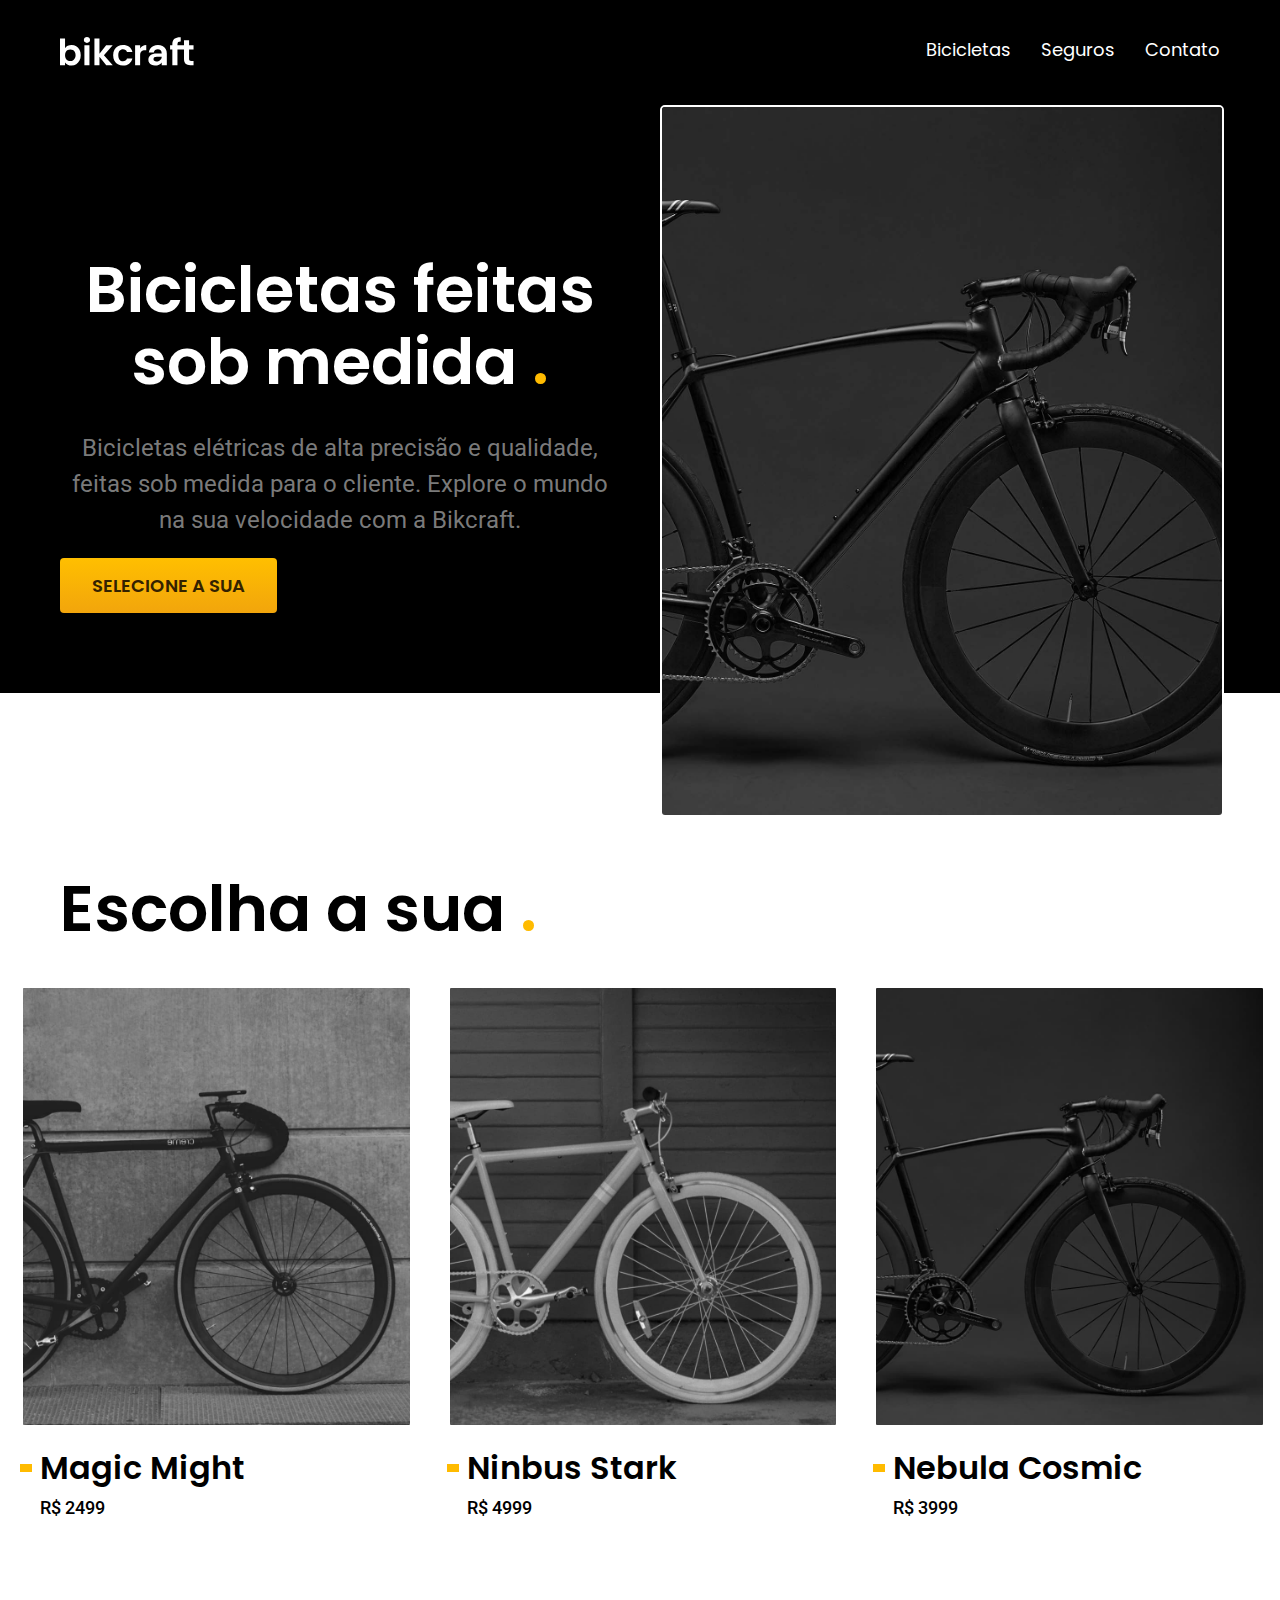
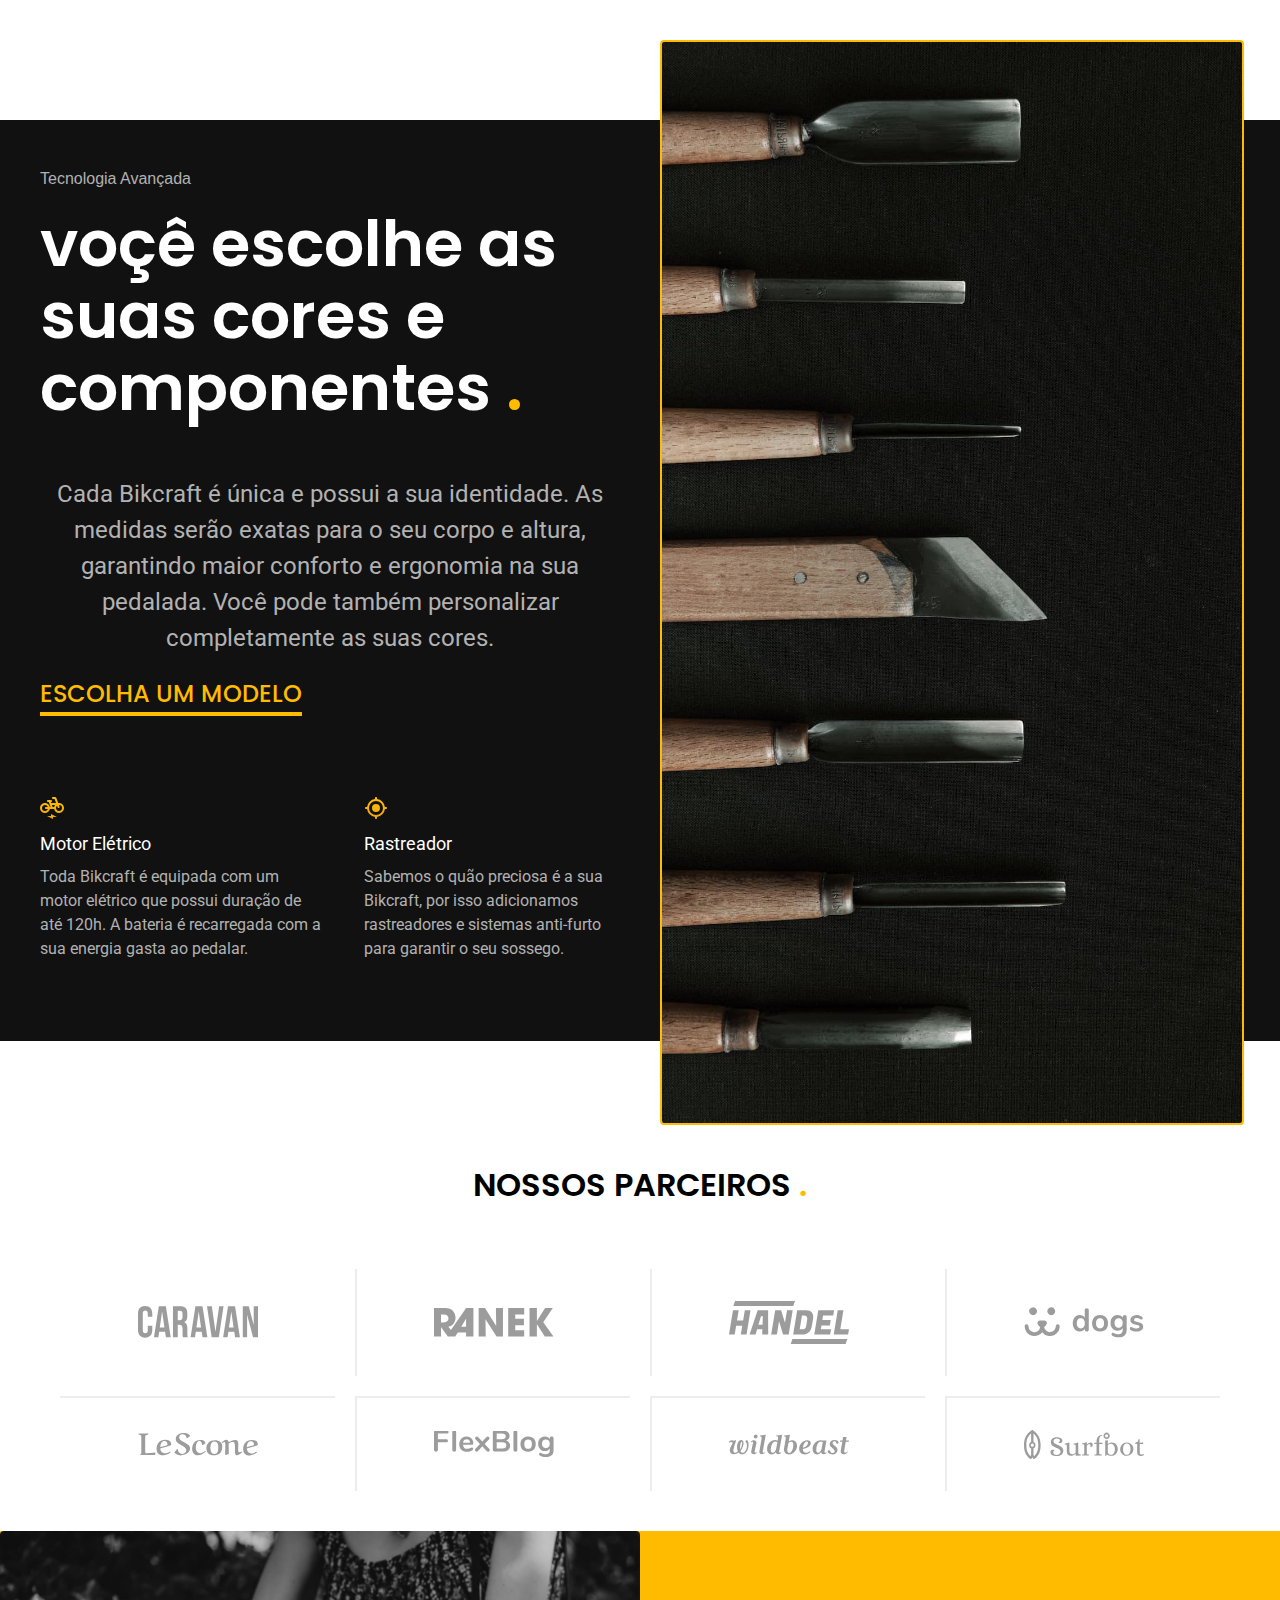
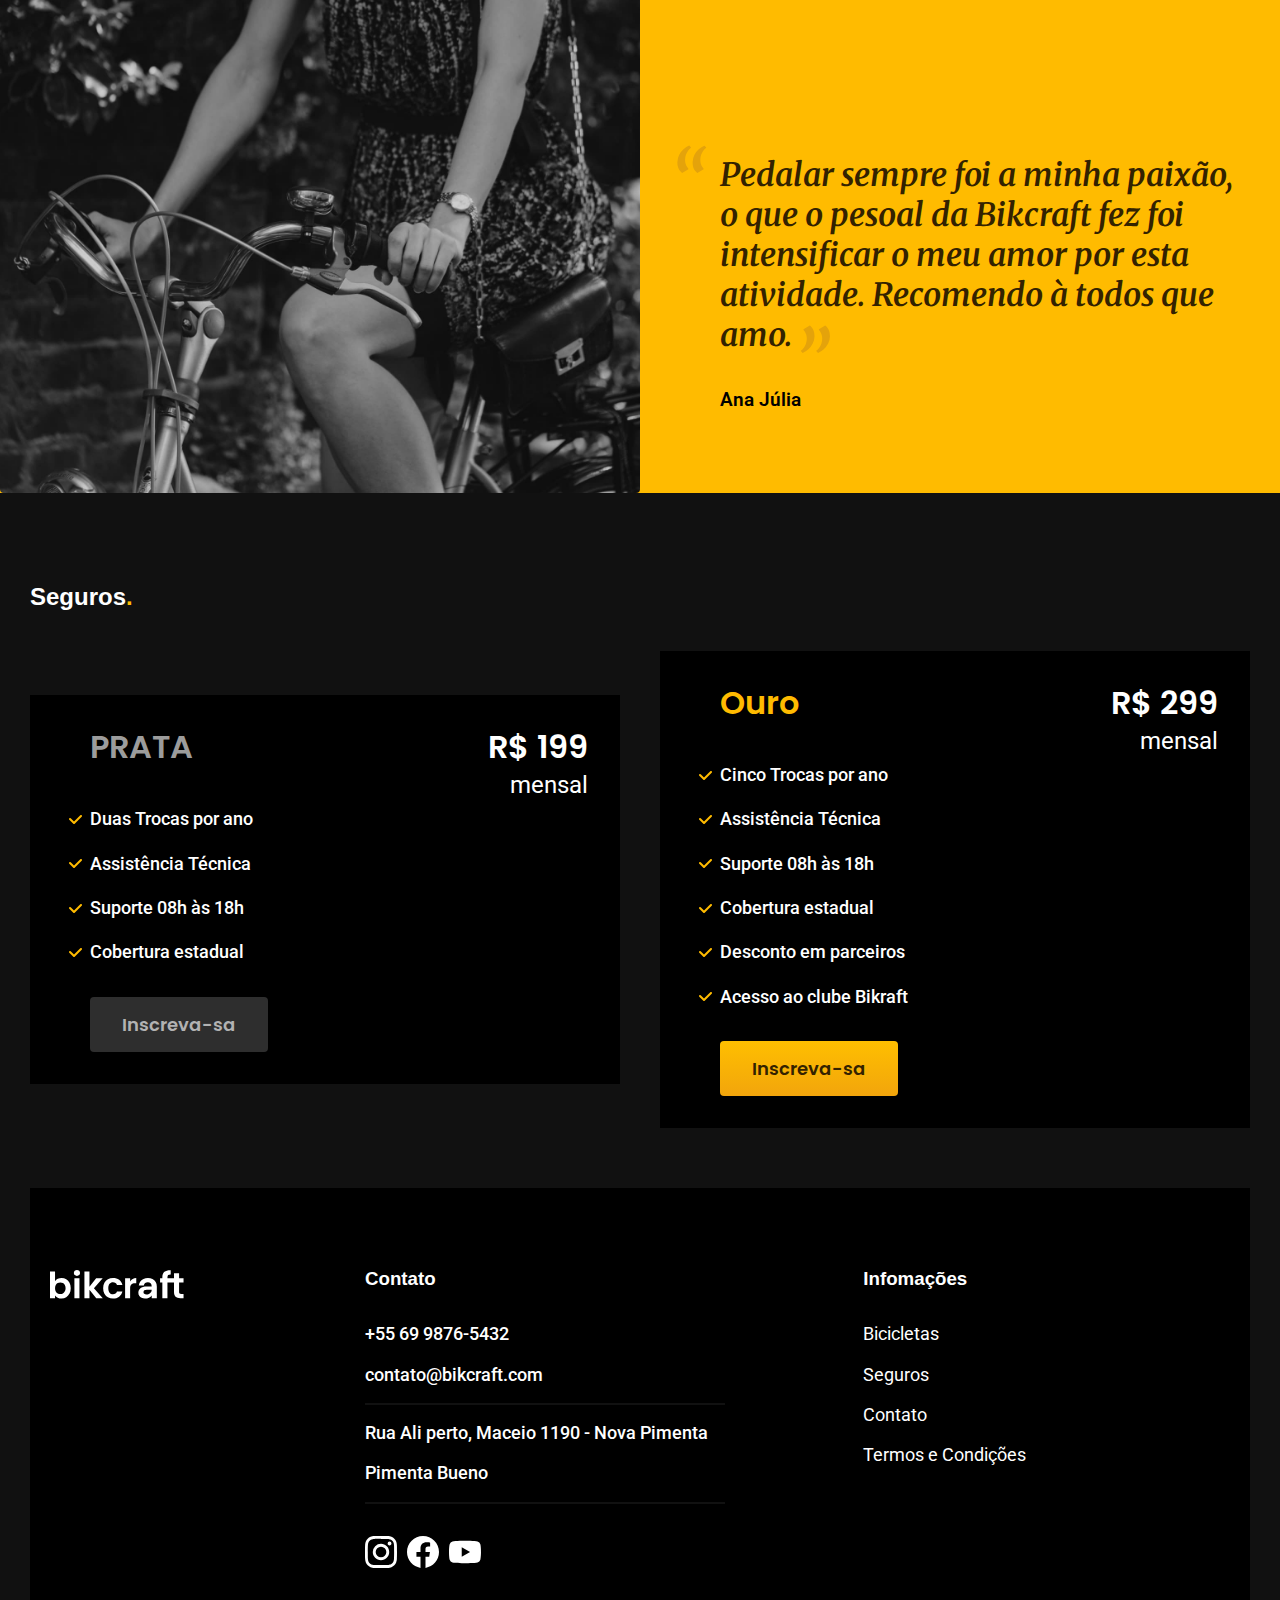
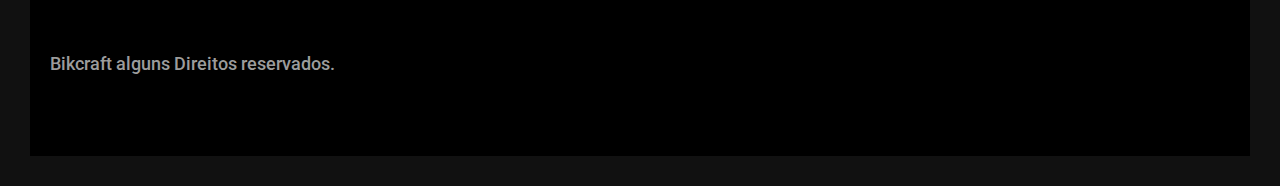
==== index.html @ 3c6dae39 "termos" ====
<!DOCTYPE html>
<html lang="pt-br">

<head>
  <meta charset="UTF-8">
  <meta http-equiv="X-UA-Compatible" content="IE=edge">
  <meta name="viewport" content="width=device-width, initial-scale=1.0">
  <title>Bikcraft - Bicicletas Elétricas</title>
  <link rel="shortcut icon" href="favicon.svg" type="svg">
  <link rel="stylesheet" href="./css/style.css">
  <link rel="preconnect" href="https://fonts.googleapis.com">
  <link rel="preconnect" href="https://fonts.gstatic.com" crossorigin>
  <link href="https://fonts.googleapis.com/css2?family=Poppins:wght@400;600&family=Roboto:wght@400;500&display=swap" rel="stylesheet">
  <meta name="description" content="Bicicletas elétricas de alta precisão e qualidade,  feitas sob medida para o cliente. Explore o mundo na sua velocidade com a Bikcraft.">
</head>








<body>
  <header class="header-bg">
    <div class="header">
      <a href="./">
        <img src="./img/bikcraft.svg" alt="Bikcraft">
      </a><!--header-->
      <!---------------------------------------------------------------------->
      <nav aria-label="primaria"><!--serve para indicar a pessoas cegas que ira ultilizar leitor de tela-->

        <ul class="header-menu">
          <li><a href="./bicicletas/.html">Bicicletas</a></li>
          <li><a href="./seguros.html">Seguros</a></li>
          <li><a href="./contato.html">Contato</a></li>
        </ul><!--header menu-->
      </nav>
    </div>
    <section>
      <h2></h2>
    </section>

  </header>
  <!------------------------------------------------------------------->




  <main class="introducao-bg"><!--introcução-->
    <div class="introducao">
      <div class="introducao-conteudo"><!--CONTEINER-->
        <h1 class="font-1xxl">Bicicletas feitas sob medida <span class="cor-p1">.</span></h1>
        <p class="font-2-l">Bicicletas elétricas de alta precisão e qualidade, feitas sob medida para o cliente. Explore o mundo na sua velocidade com a Bikcraft.</p>
        <a class="botao" href="/">SELECIONE A SUA</a>
      </div><!--CONTEINER-->
      <div>
        <img src="./img/fotos/introducao.jpg" alt="">
      </div>
    </div>

  </main><!--fim introdução-->
  <!----------------------------------------------------------------------->
  <article class="bicicletas-lista">
    <h2 class="font-1xxl"> Escolha a sua <span class="cor-p1">.</span></h2>
    <ul class="bicicletas-listas-itens">
      <li>
        <a href="./bicicletas/magic.html">
          <img src="./img/bicicletas/magic-home.jpg" alt="Bicicleta preta"></a>
        <h3 class="font-1-xl">Magic Might</h3>
        <span class="font-2-m cor8">R$ 2499</span>
      </li>

      <li>
        <a href="./bicicletas/ninbus.html">
          <img src="./img/bicicletas/nebula-home.jpg" alt="Bicicleta preta"></a>
        <h3 class="font-1-xl">Ninbus Stark</h3>
        <span class="font-2-m cor8">R$ 4999</span>
      </li>

      <li>
        <a href="./bicicletas/nebula.html">
          <img src="./img/bicicletas/nimbus-home.jpg" alt="Bicicleta preta"></a>
        <h3 class="font-1-xl">Nebula Cosmic</h3>
        <span class="font-2-m cor8">R$ 3999</span>
      </li>

    </ul>

  </article>

  <article class="tecnologia-bg">
    <div class="tecnologia">
      <div class="tecnologia-conteudo">
        <span class="font-2-l-b cor5">Tecnologia Avançada</span>
        <h2 class="font-1xxl cor0">voçê escolhe as suas cores e componentes <span class="cor-p1">.</span></h2>
        <p class="font-2-l cor5">Cada Bikcraft é única e possui a sua identidade. As medidas serão exatas para o seu corpo e altura, garantindo maior conforto e ergonomia na sua pedalada. Você pode também personalizar completamente as suas cores.</p>
        <a class="link" href="./bicicletas.html">Escolha um modelo</a>
        <div class="tecnologia-vantagens">
          <div>
            <img src="./img/icones/eletrica.svg" alt="">
            <h3 class="font-1-m cor0">Motor Elétrico</h3>
            <p class="font-2-s cor5">Toda Bikcraft é equipada com um motor elétrico que possui duração de até 120h. A bateria é recarregada com a sua energia gasta ao pedalar.</p>
          </div>

          <div>
            <img src="./img/icones/rastreador.svg" alt="">
            <h3 class="font-1-m cor0">Rastreador</h3>
            <p class="font-2-s cor5">Sabemos o quão preciosa é a sua Bikcraft, por isso adicionamos rastreadores e sistemas anti-furto para garantir o seu sossego.</p>
          </div>
        </div>
      </div>
      <div class="tecnoligia-imagem">
        <img src="./img/fotos/tecnologia.jpg" alt="">
      </div>
    </div>

  </article>


  <section class="parceiros" aria-label="Nossos Parceiros">
    <div class="parceiros-conteudo">
      <h2 class="font-1xxl "> Nossos parceiros <span class="cor-p1">.</span></h2>
      <ul>
        <li><img src="./img/parceiros/caravan.svg" alt=""></li>
        <li><img src="./img/parceiros/ranek.svg" alt=""></li>
        <li><img src="./img/parceiros/handel.svg" alt=""></li>
        <li><img src="./img/parceiros/dogs.svg" alt=""></li>
        <li><img src="./img/parceiros/lescone.svg" alt=""></li>
        <li><img src="./img/parceiros/flexblog.svg"></li>
        <li><img src="./img/parceiros/wildbeast.svg" alt=""></li>
        <li><img src="./img/parceiros/surfbot.svg" alt=""></li>
      </ul>
    </div>
  </section>


  <section class="depoimento" aria-label="depoimento">
    <div>
      <img src="./img/fotos/depoimento.jpg" alt="Pessoa pedalando uma biciclta Bikcraft">
    </div>
    <div class="depoimento-conteudo">
      <blockquote class="font-1-xl cor-p5">
        <p>Pedalar sempre foi a minha paixão, o que o pesoal da Bikcraft fez foi intensificar o meu amor por esta atividade.
          Recomendo à todos que amo.
        </p>
      </blockquote>
      <span class="font-1-m-b cor-p5">Ana Júlia</span>
    </div>

  </section>
  <article class="seguros-bg">
    <div class="seguros">
      <h2 class="ffont-1xxl cor0">Seguros<span class="cor-p1">.</span></h2>
      <div class="seguros-item">
        <h3 class="font-1-xl cor6">PRATA</h3>
        <span class="font-1-xl cor0">R$ 199 <span class="font-1-xs">mensal</span> </span>
        <ul class="font-2-m cor0">
          <li>Duas Trocas por ano</li>
          <li>Assistência Técnica</li>
          <li>Suporte 08h às 18h</li>
          <li>Cobertura estadual</li>
        </ul>
        <a class="botao-secundario" href="./orcamento.html">Inscreva-sa</a>
      </div>
      <div class="seguros-item">
        <h3 class="font-1-xl cor-p1">Ouro</h3>
        <span class="font-1-xl cor0">R$ 299 <span class="font-1-xs">mensal</span> </span>
        <ul class="font-2-m cor0">
          <li>Cinco Trocas por ano</li>
          <li>Assistência Técnica</li>
          <li>Suporte 08h às 18h</li>
          <li>Cobertura estadual</li>
          <li>Desconto em parceiros</li>
          <li>Acesso ao clube Bikraft</li>
        </ul>
        <a class="botao" href="./orcamento.html">Inscreva-sa</a>
      </div>
    </div>

    <!------------------------------------------FOOTER---------------------------------------------------------------------->
    <footer class="footer-bg">
      <div class="footer">
        <div class="footer-img">
          <img src="./img/bikcraft.svg" alt="Bikcraft">
        </div>


        <div class="footer-contato">
          <h3 class="font-2-l-b cor0">Contato</h3>
          <ul class="font-2-m cor0">
            <li><a href="tel:+556998765432">+55 69 9876-5432</a></li>
            <li><a href="mailto:contato@bikcraft.com">contato@bikcraft.com</a></li>
            <li>Rua Ali perto, Maceio 1190 - Nova Pimenta</li>
            <li>Pimenta Bueno</li>
          </ul>
          <div class="footer-redes">
            <a href="./">
              <img src="./img/redes/instagram.svg" alt="Instagram">
            </a>
            <a href="./">
              <img src="./img/redes/facebook.svg" alt="facebook">
            </a>
            <a href="./">
              <img src="./img/redes/youtube.svg" alt="Youtube">
            </a>
          </div>

        </div>
        <div class="footer-informacoes">
          <h3 class="font-2-l-b cor0">Infomações</h3>
          <nav>
            <ul class="font-1-m cor5">
              <ul>
                <li><a href="./bicicletas/.html">Bicicletas</a></li>
                <li><a href="./seguros.html">Seguros</a></li>
                <li><a href="./contato.html">Contato</a></li>
                <li><a href="./termos.html">Termos e Condições</a></li>
              </ul>
            </ul>
          </nav>
        </div>
        <p class="footer-copy font-2-m cor6">Bikcraft alguns Direitos reservados.</p>
      </div>
    </footer>


  </article>

</body>

</html>
---- css/style.css ----
@import url("https://fonts.googleapis.com/css2?family=Merriweather:ital,wght@1,900&display=swap");

@import "../global/global.css";
@import "../global/header.css";
@import "../utilidades/cores.css";

@import "../global/header.css";
@import "../global/footer.css";

/*Utilidades*/
@import "../utilidades/componentes.css";
@import "../utilidades/tipografia.css";

/* Home*/
@import "../home/introducao.css";
@import "../home/tecnologia.css";
@import "../home/parceiros.css";

/*Bicicletas*/
@import "../bicicletas/bicicletas-lista.css";

/*depoimentos*/
@import "../home/depoimento.css";

/*seguros*/
@import "../seguros/seguros.css";

/*Termos*/
@import "../termos/termos.css";
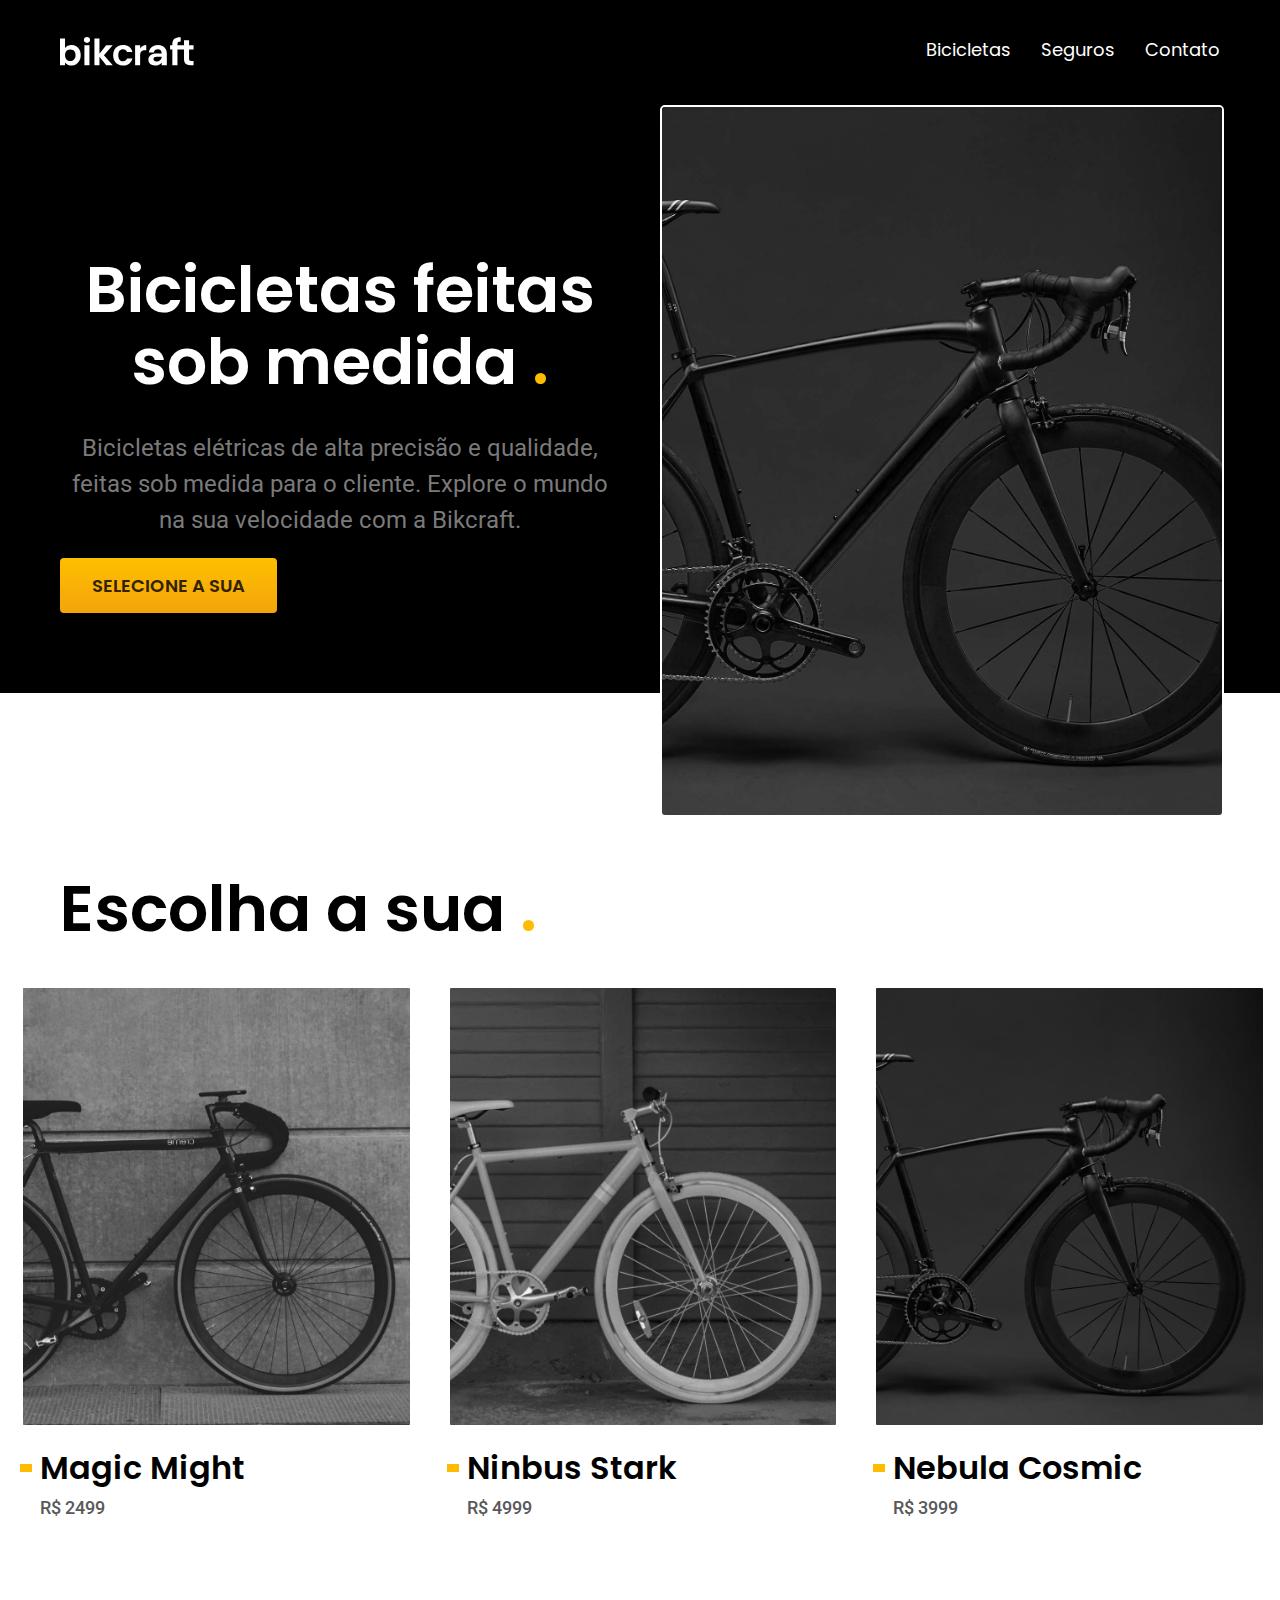
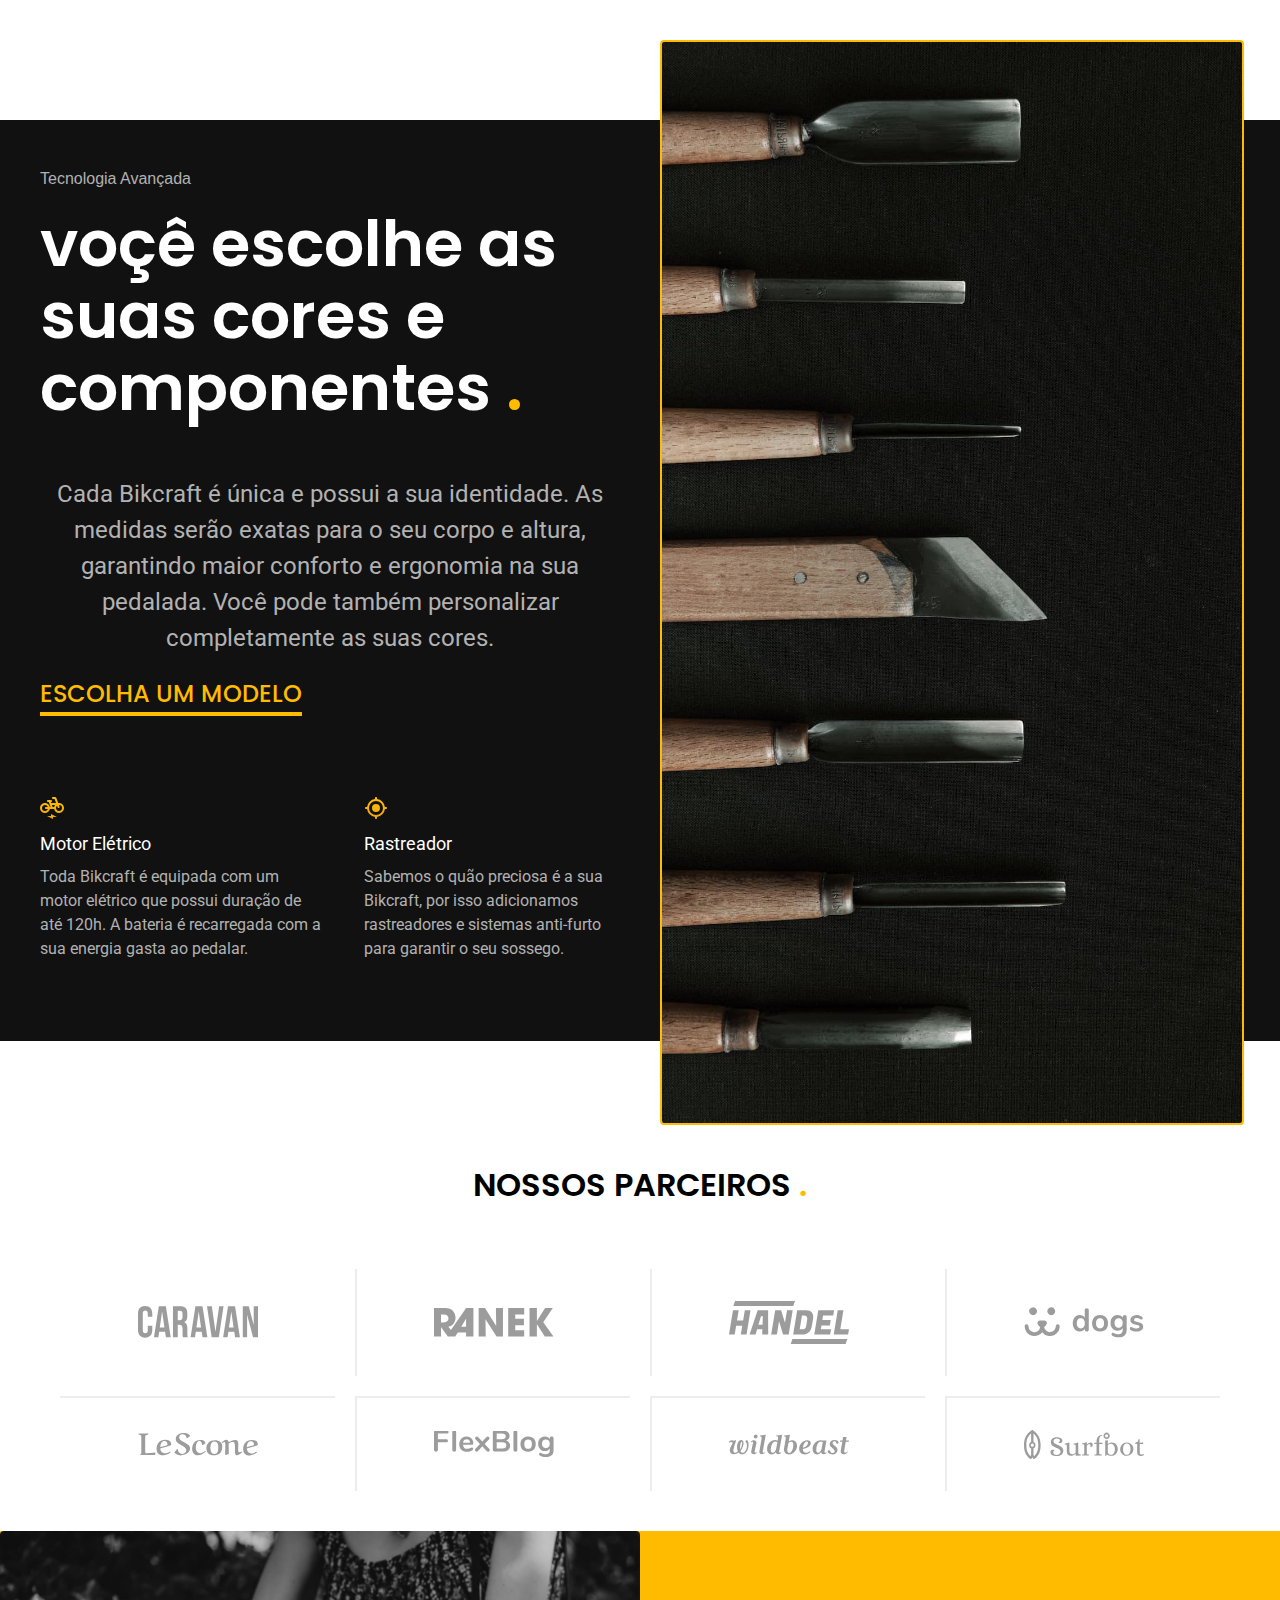
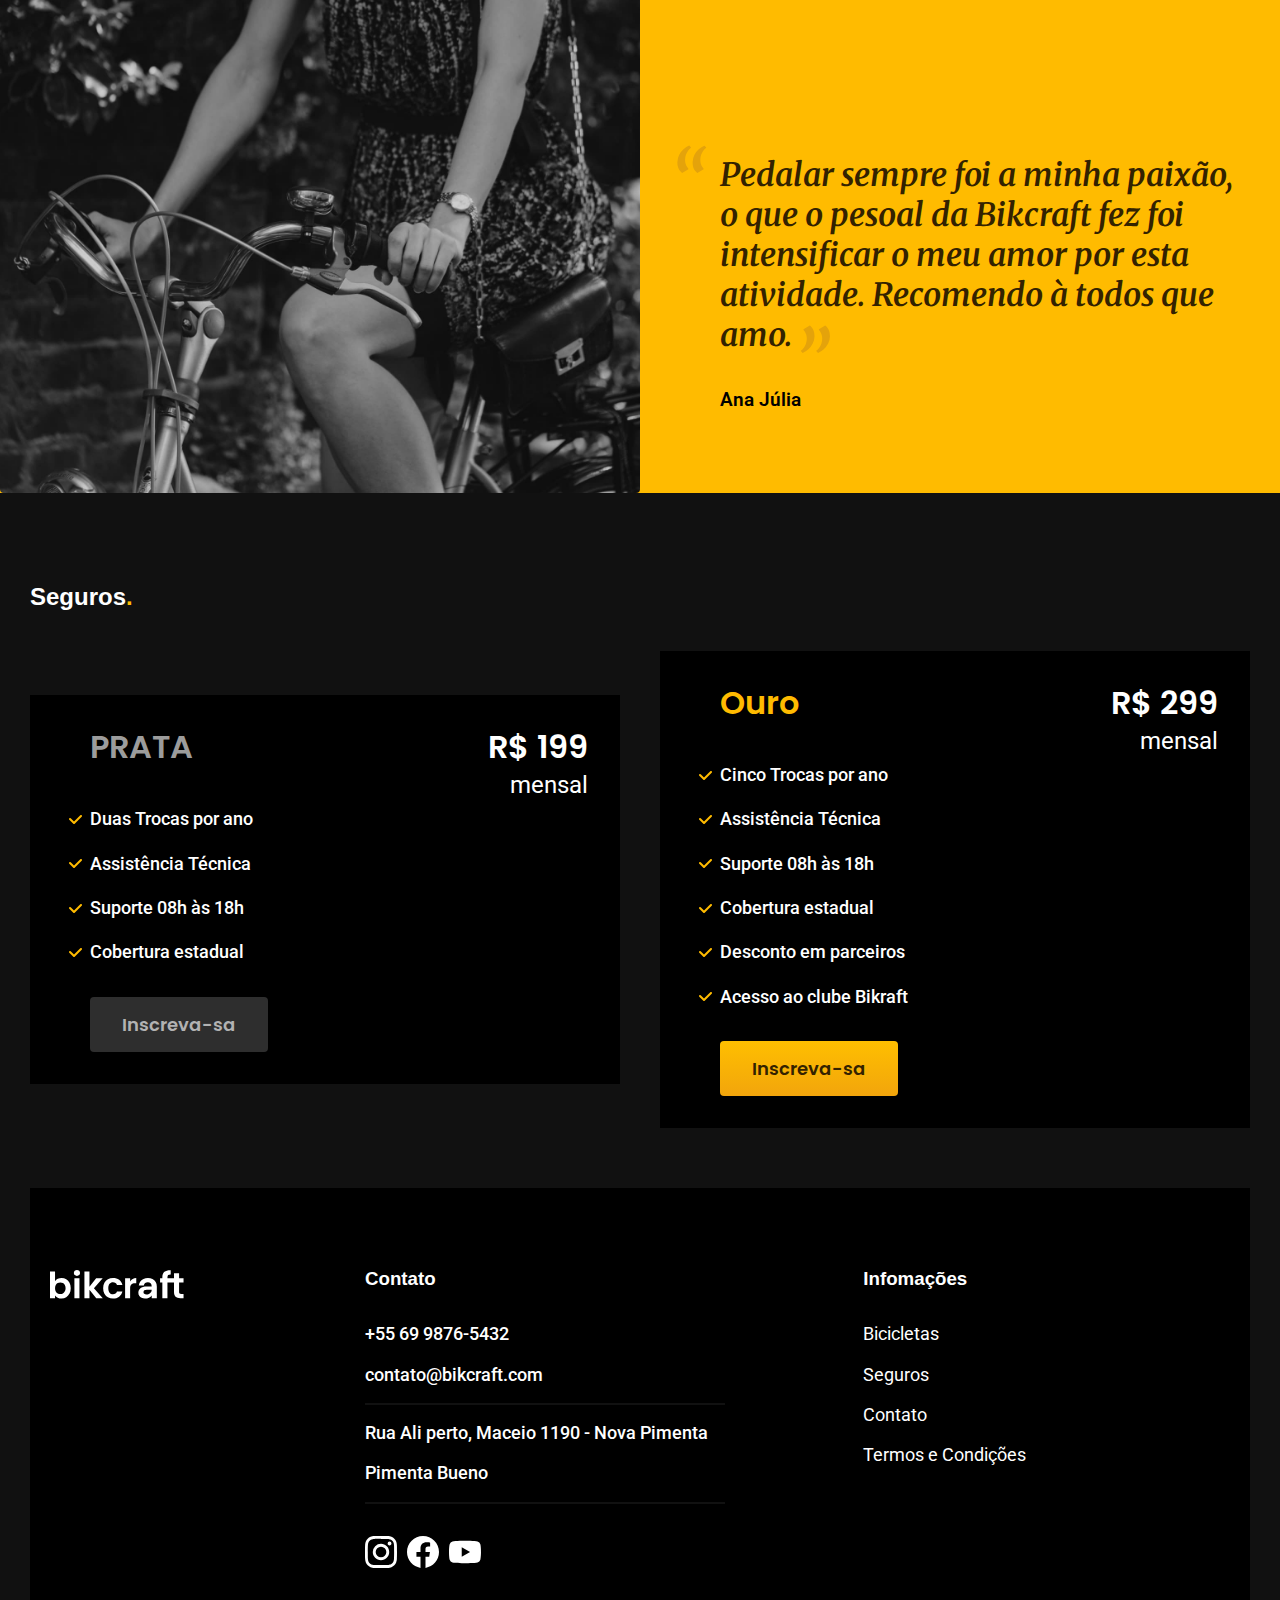
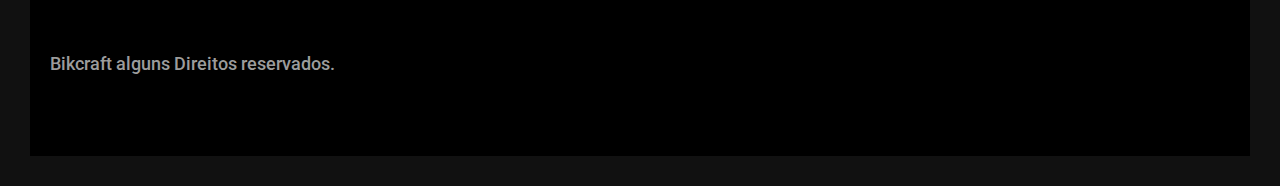
==== commit cffd657f: "bicicletas" ====
--- a/index.html
+++ b/index.html
@@ -14,13 +14,6 @@
   <meta name="description" content="Bicicletas elétricas de alta precisão e qualidade,  feitas sob medida para o cliente. Explore o mundo na sua velocidade com a Bikcraft.">
 </head>
 
-
-
-
-
-
-
-
 <body>
   <header class="header-bg">
     <div class="header">
@@ -31,7 +24,7 @@
       <nav aria-label="primaria"><!--serve para indicar a pessoas cegas que ira ultilizar leitor de tela-->
 
         <ul class="header-menu">
-          <li><a href="./bicicletas/.html">Bicicletas</a></li>
+          <li><a href="./bicicletas.html">Bicicletas</a></li>
           <li><a href="./seguros.html">Seguros</a></li>
           <li><a href="./contato.html">Contato</a></li>
         </ul><!--header menu-->
--- a/css/style.css
+++ b/css/style.css
@@ -18,6 +18,7 @@
 
 /*Bicicletas*/
 @import "../bicicletas/bicicletas-lista.css";
+@import "../bicicletas/bicicletas.css";
 
 /*depoimentos*/
 @import "../home/depoimento.css";
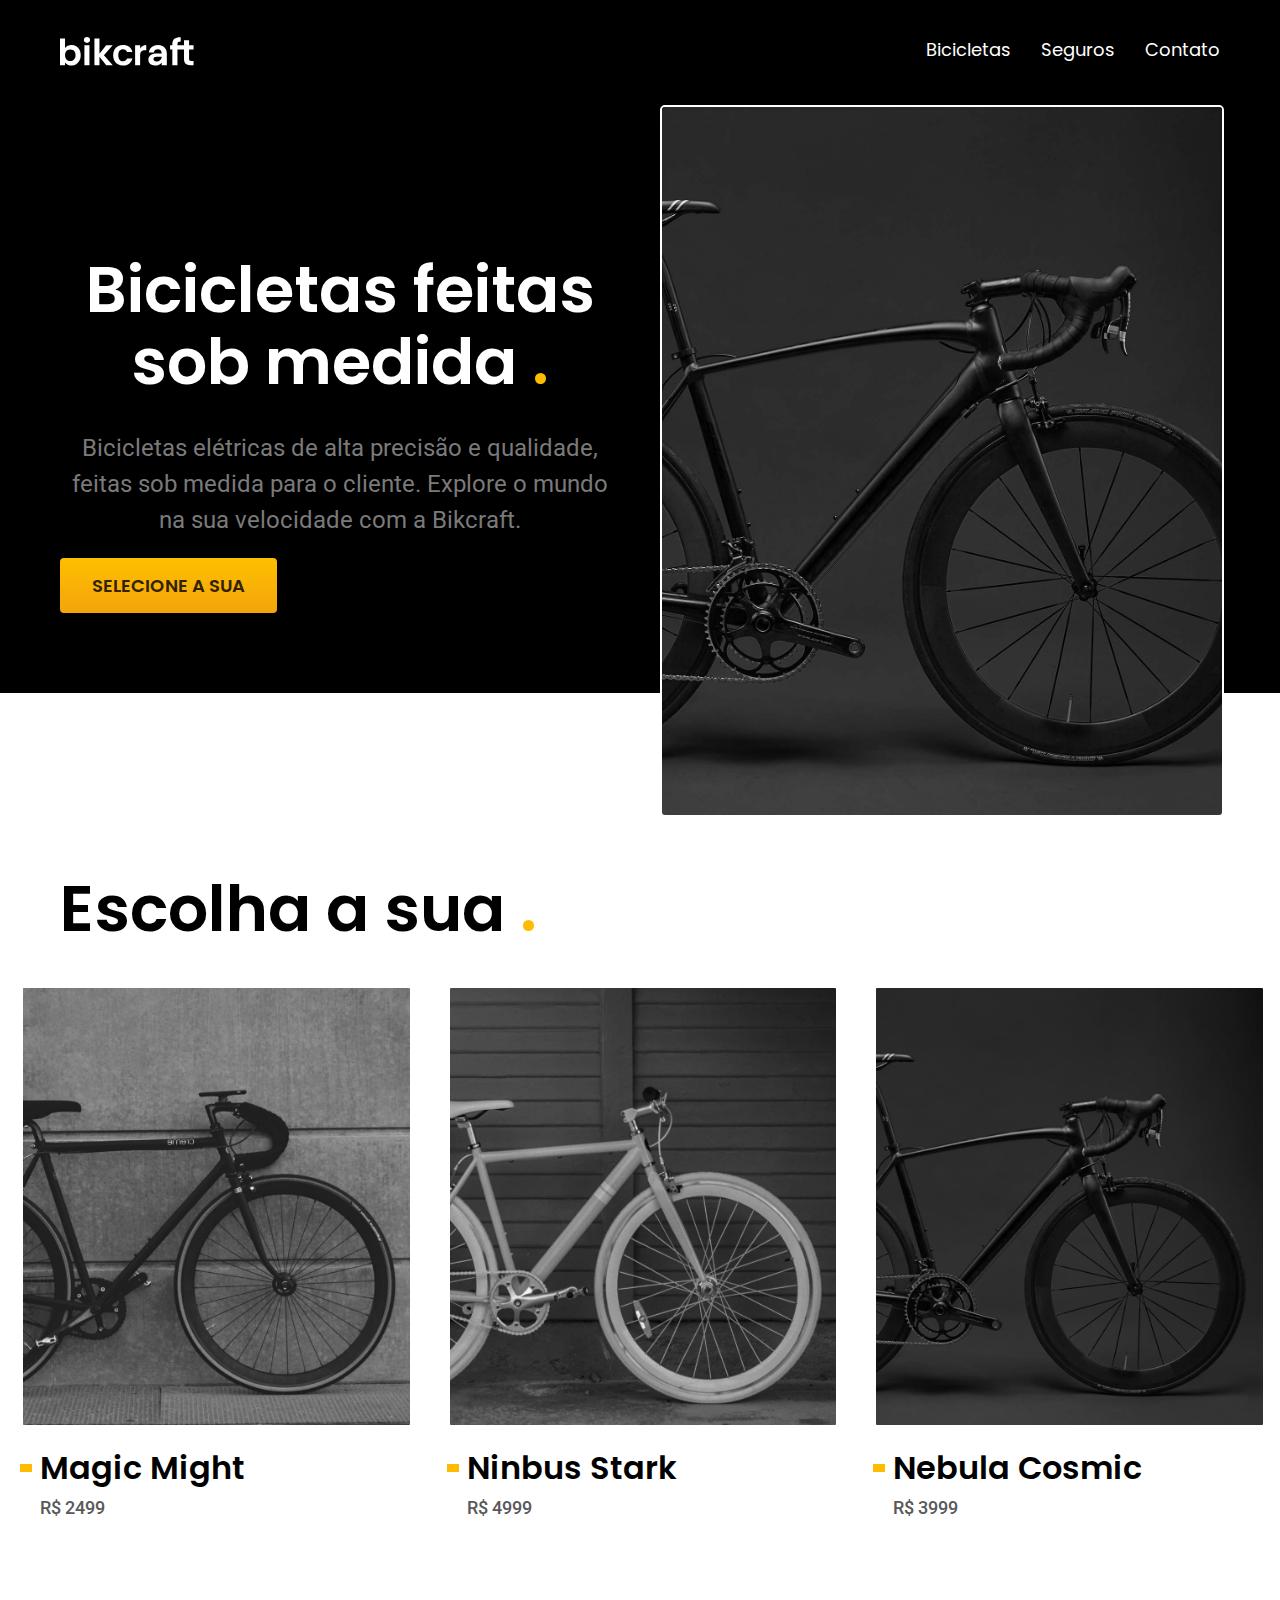
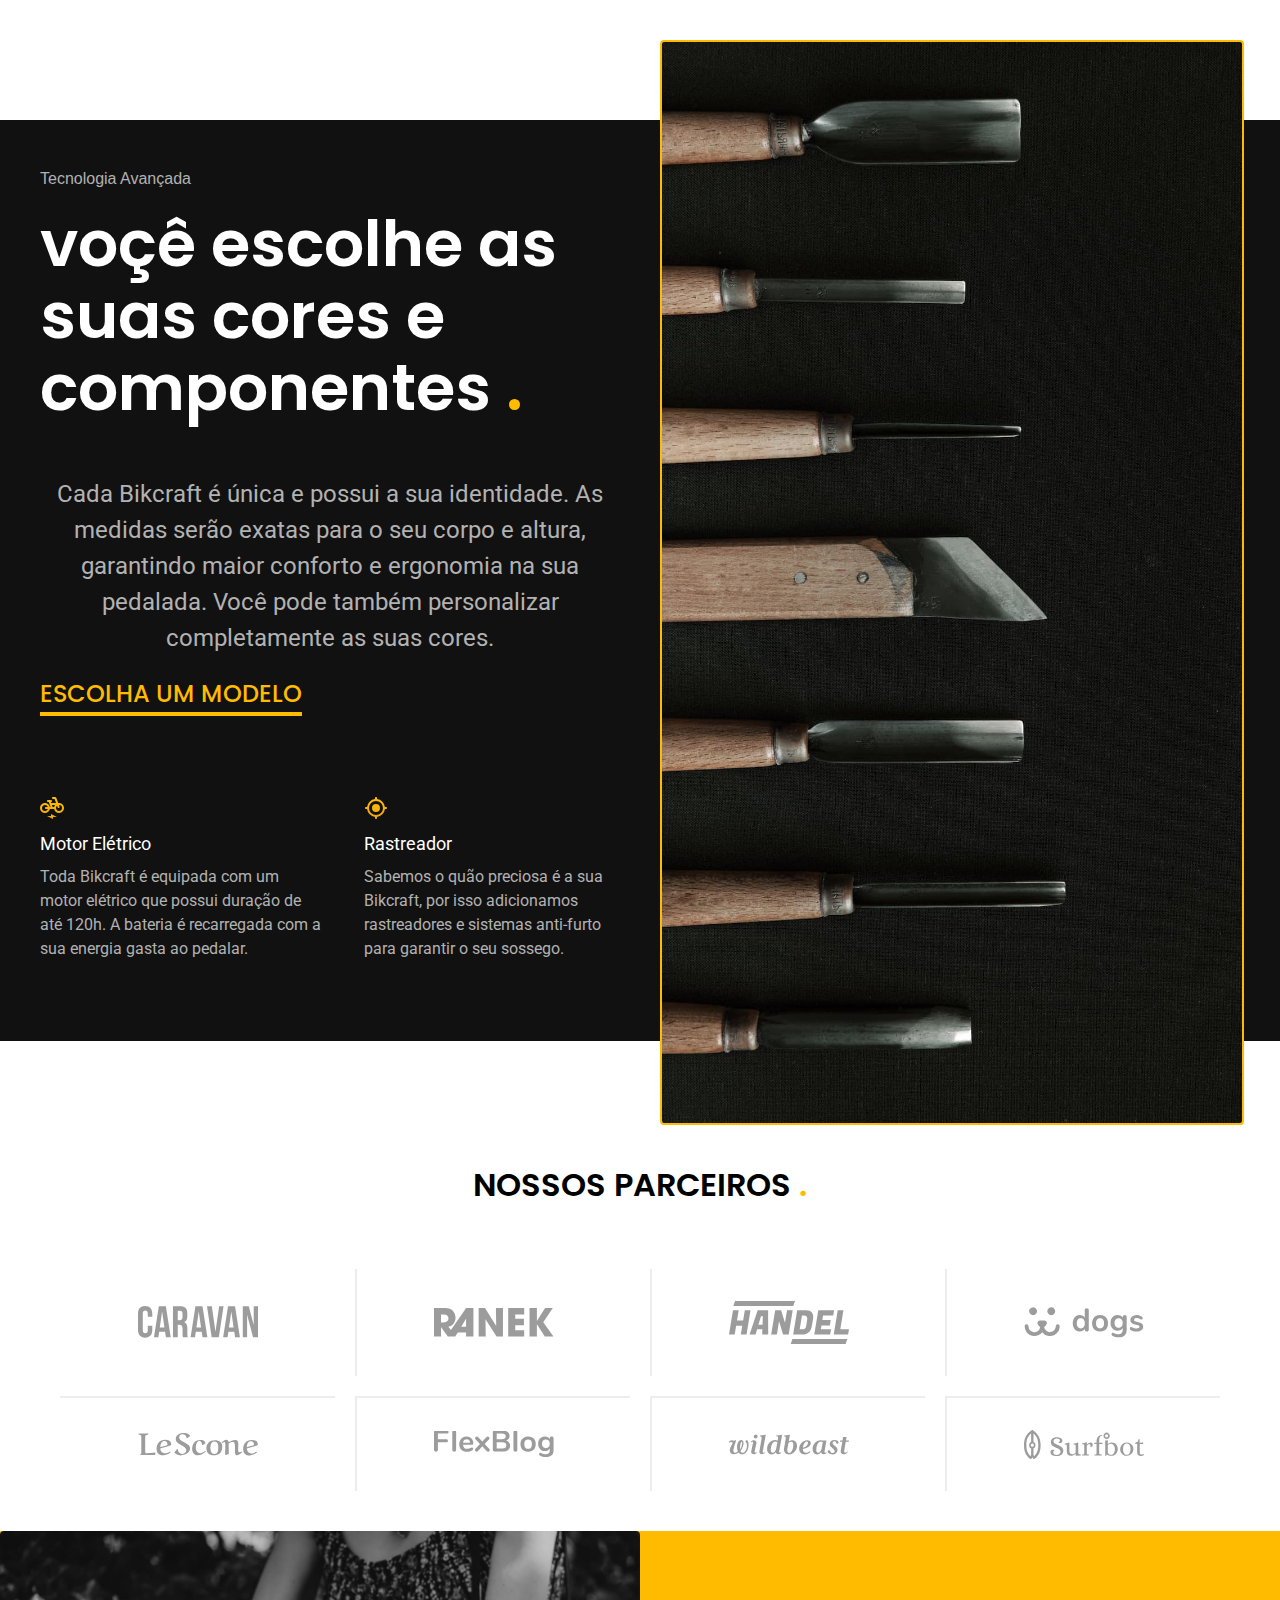
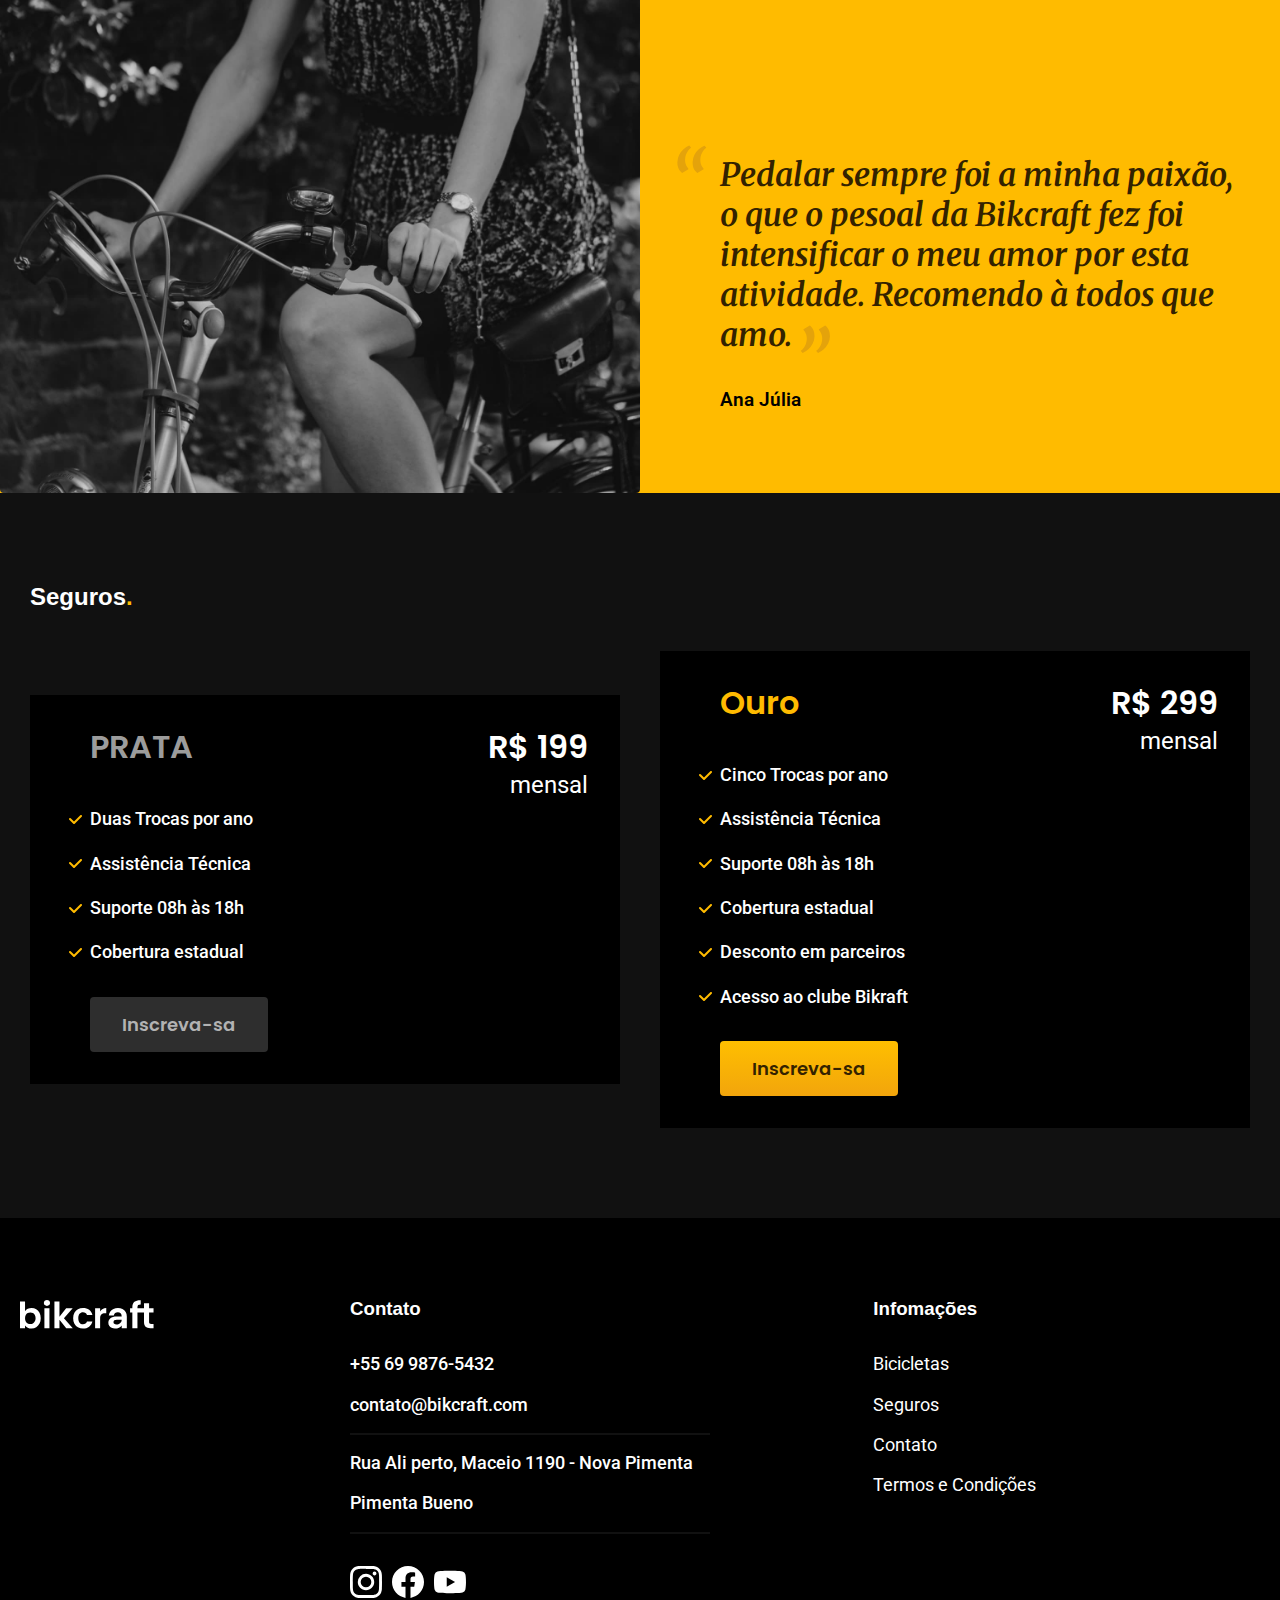
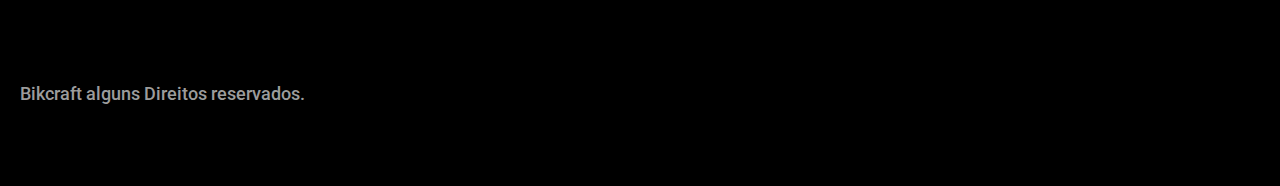
==== commit c9860ad8: "seguros" ====
--- a/index.html
+++ b/index.html
@@ -140,8 +140,8 @@
       </blockquote>
       <span class="font-1-m-b cor-p5">Ana Júlia</span>
     </div>
-
   </section>
+
   <article class="seguros-bg">
     <div class="seguros">
       <h2 class="ffont-1xxl cor0">Seguros<span class="cor-p1">.</span></h2>
@@ -170,7 +170,7 @@
         <a class="botao" href="./orcamento.html">Inscreva-sa</a>
       </div>
     </div>
-
+  </article>
     <!------------------------------------------FOOTER---------------------------------------------------------------------->
     <footer class="footer-bg">
       <div class="footer">
@@ -218,7 +218,7 @@
     </footer>
 
 
-  </article>
+  
 
 </body>
 
--- a/css/style.css
+++ b/css/style.css
@@ -25,6 +25,8 @@
 
 /*seguros*/
 @import "../seguros/seguros.css";
+@import "../seguros/vantagens.css";
+@import "../seguros/perguntas\.css";
 
 /*Termos*/
 @import "../termos/termos.css";
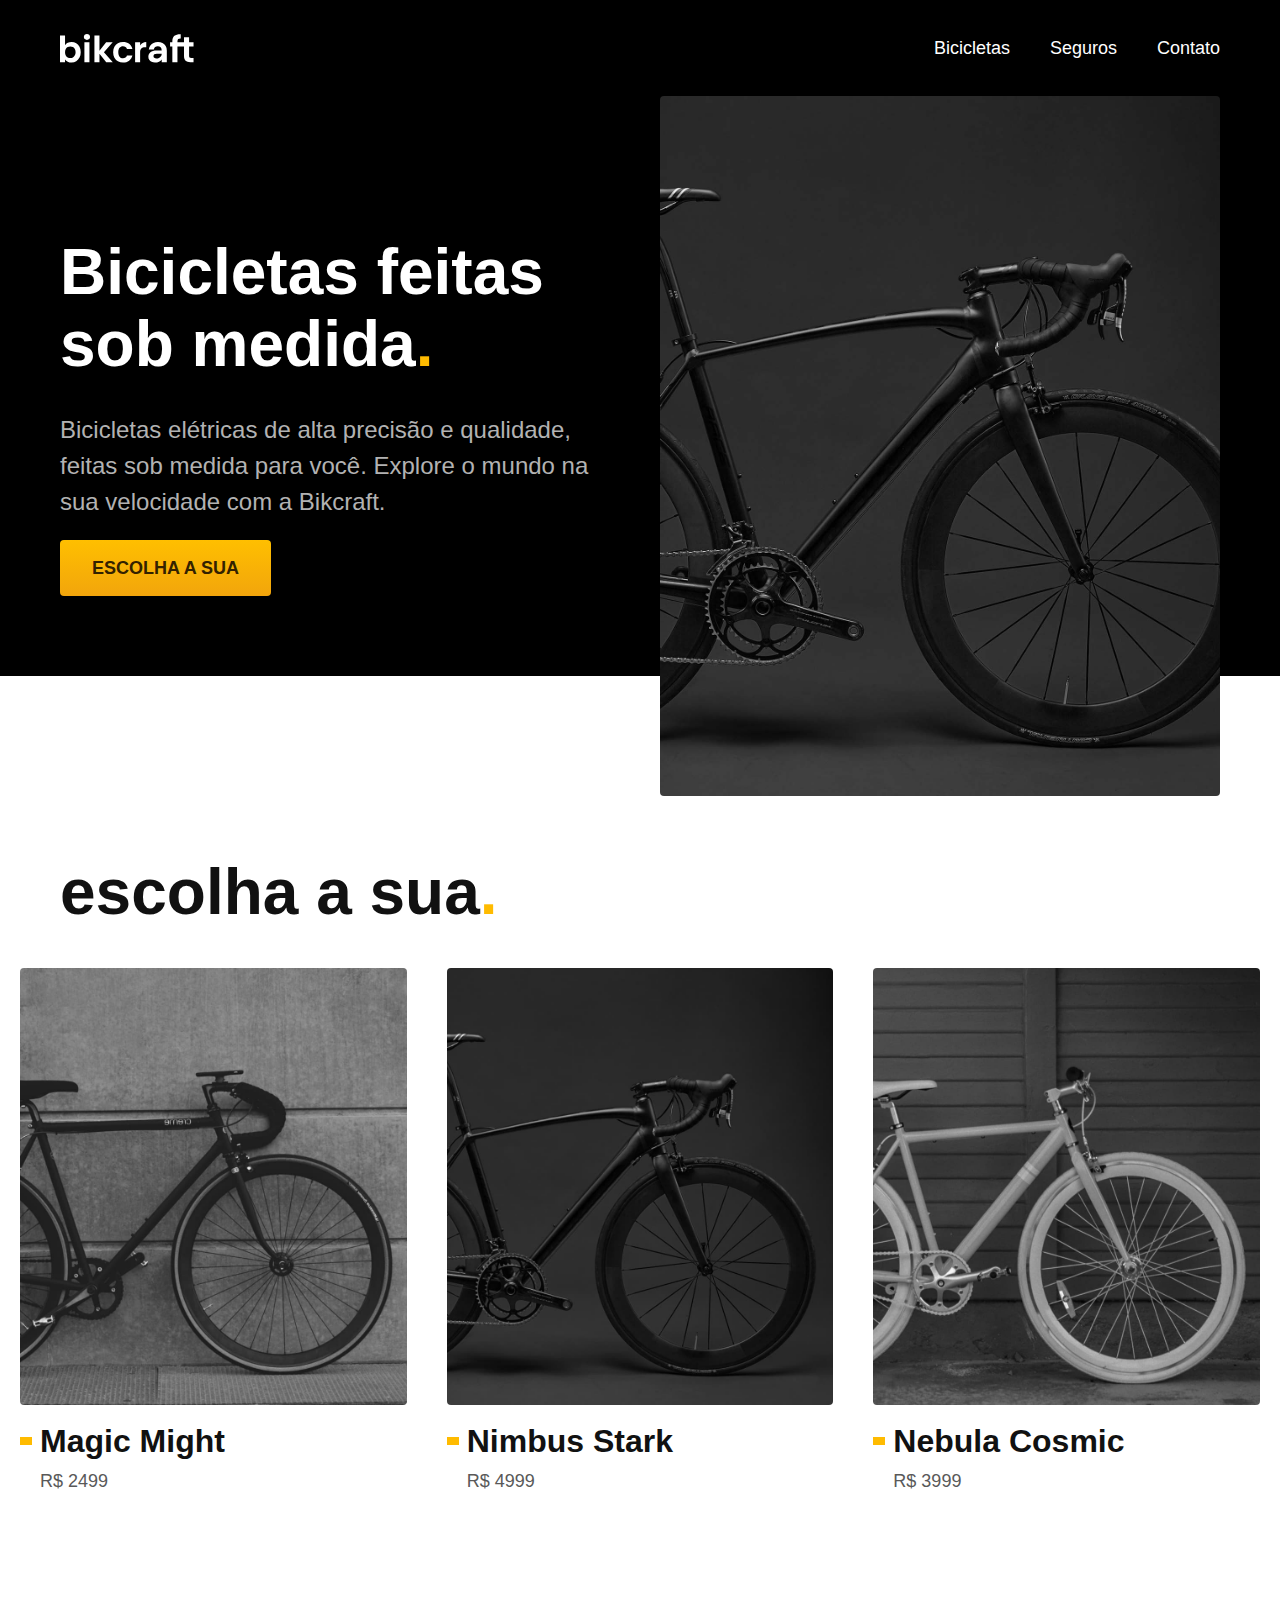
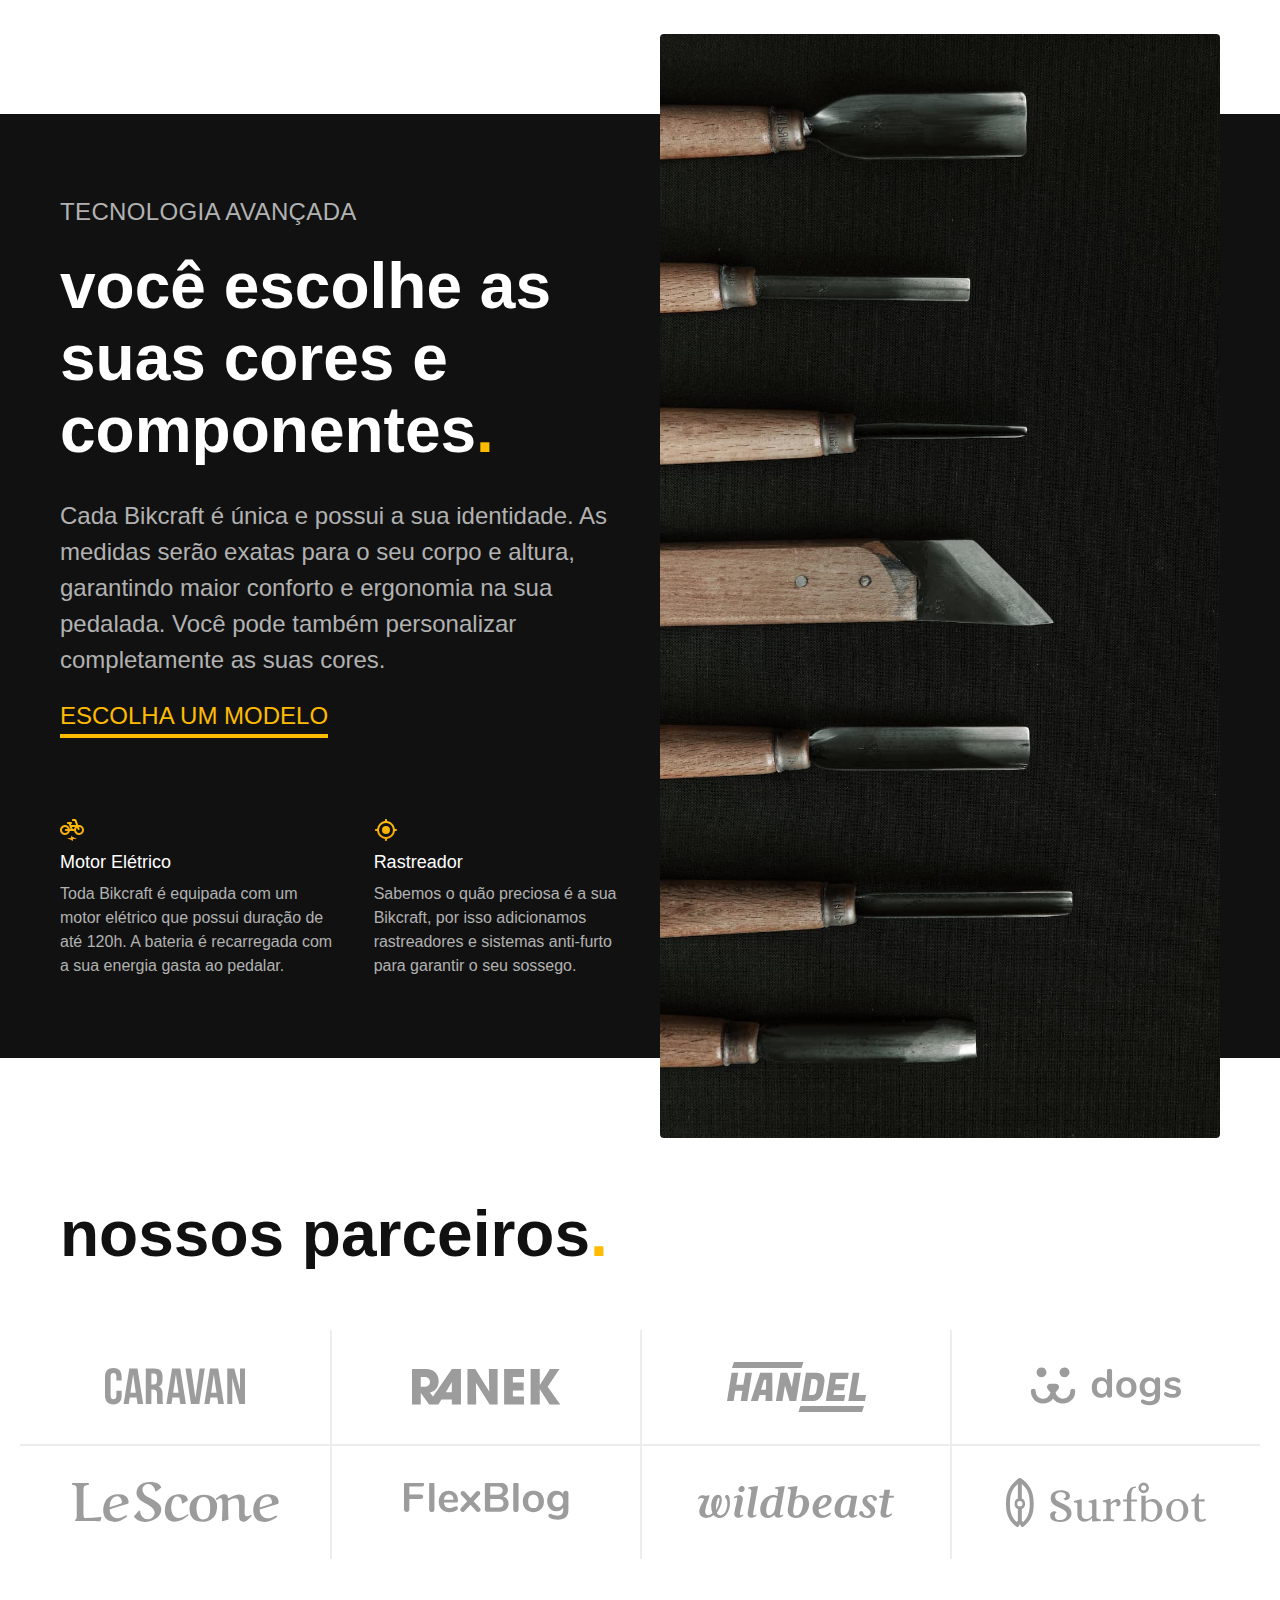
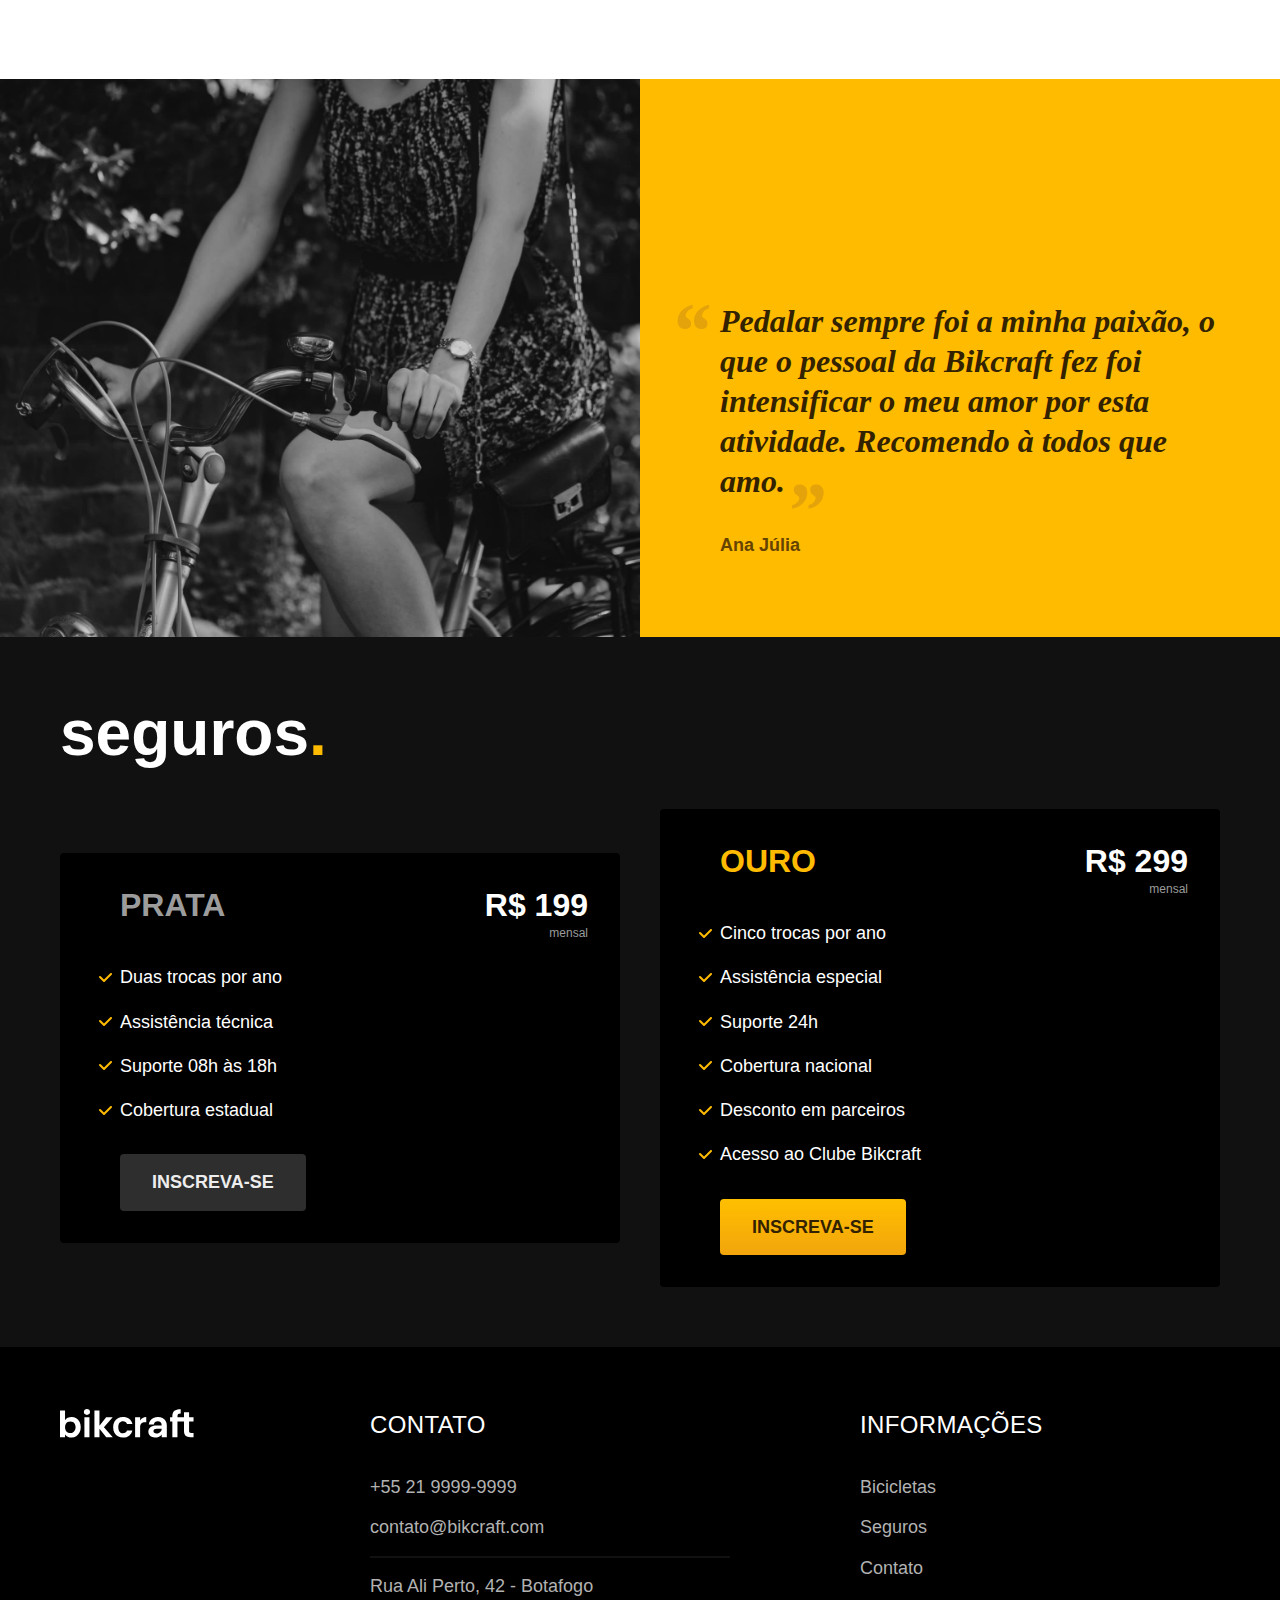
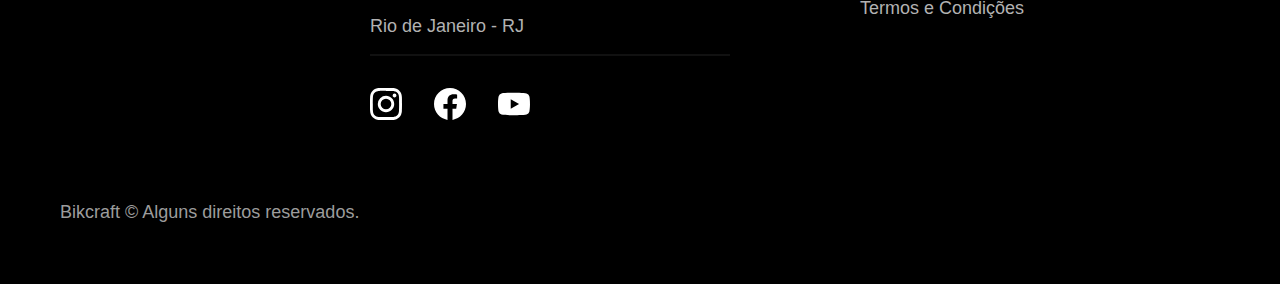
==== commit 87c7a560: "organização do projeto" ====
--- a/index.html
+++ b/index.html
@@ -1,225 +1,195 @@
-<!DOCTYPE html>
-<html lang="pt-br">
-
-<head>
-  <meta charset="UTF-8">
-  <meta http-equiv="X-UA-Compatible" content="IE=edge">
-  <meta name="viewport" content="width=device-width, initial-scale=1.0">
-  <title>Bikcraft - Bicicletas Elétricas</title>
-  <link rel="shortcut icon" href="favicon.svg" type="svg">
-  <link rel="stylesheet" href="./css/style.css">
-  <link rel="preconnect" href="https://fonts.googleapis.com">
-  <link rel="preconnect" href="https://fonts.gstatic.com" crossorigin>
-  <link href="https://fonts.googleapis.com/css2?family=Poppins:wght@400;600&family=Roboto:wght@400;500&display=swap" rel="stylesheet">
-  <meta name="description" content="Bicicletas elétricas de alta precisão e qualidade,  feitas sob medida para o cliente. Explore o mundo na sua velocidade com a Bikcraft.">
-</head>
-
-<body>
-  <header class="header-bg">
-    <div class="header">
-      <a href="./">
-        <img src="./img/bikcraft.svg" alt="Bikcraft">
-      </a><!--header-->
-      <!---------------------------------------------------------------------->
-      <nav aria-label="primaria"><!--serve para indicar a pessoas cegas que ira ultilizar leitor de tela-->
-
-        <ul class="header-menu">
-          <li><a href="./bicicletas.html">Bicicletas</a></li>
-          <li><a href="./seguros.html">Seguros</a></li>
-          <li><a href="./contato.html">Contato</a></li>
-        </ul><!--header menu-->
-      </nav>
-    </div>
-    <section>
-      <h2></h2>
-    </section>
-
-  </header>
-  <!------------------------------------------------------------------->
-
-
-
-
-  <main class="introducao-bg"><!--introcução-->
-    <div class="introducao">
-      <div class="introducao-conteudo"><!--CONTEINER-->
-        <h1 class="font-1xxl">Bicicletas feitas sob medida <span class="cor-p1">.</span></h1>
-        <p class="font-2-l">Bicicletas elétricas de alta precisão e qualidade, feitas sob medida para o cliente. Explore o mundo na sua velocidade com a Bikcraft.</p>
-        <a class="botao" href="/">SELECIONE A SUA</a>
-      </div><!--CONTEINER-->
-      <div>
-        <img src="./img/fotos/introducao.jpg" alt="">
-      </div>
-    </div>
-
-  </main><!--fim introdução-->
-  <!----------------------------------------------------------------------->
-  <article class="bicicletas-lista">
-    <h2 class="font-1xxl"> Escolha a sua <span class="cor-p1">.</span></h2>
-    <ul class="bicicletas-listas-itens">
-      <li>
-        <a href="./bicicletas/magic.html">
-          <img src="./img/bicicletas/magic-home.jpg" alt="Bicicleta preta"></a>
-        <h3 class="font-1-xl">Magic Might</h3>
-        <span class="font-2-m cor8">R$ 2499</span>
-      </li>
-
-      <li>
-        <a href="./bicicletas/ninbus.html">
-          <img src="./img/bicicletas/nebula-home.jpg" alt="Bicicleta preta"></a>
-        <h3 class="font-1-xl">Ninbus Stark</h3>
-        <span class="font-2-m cor8">R$ 4999</span>
-      </li>
-
-      <li>
-        <a href="./bicicletas/nebula.html">
-          <img src="./img/bicicletas/nimbus-home.jpg" alt="Bicicleta preta"></a>
-        <h3 class="font-1-xl">Nebula Cosmic</h3>
-        <span class="font-2-m cor8">R$ 3999</span>
-      </li>
-
-    </ul>
-
-  </article>
-
-  <article class="tecnologia-bg">
-    <div class="tecnologia">
-      <div class="tecnologia-conteudo">
-        <span class="font-2-l-b cor5">Tecnologia Avançada</span>
-        <h2 class="font-1xxl cor0">voçê escolhe as suas cores e componentes <span class="cor-p1">.</span></h2>
-        <p class="font-2-l cor5">Cada Bikcraft é única e possui a sua identidade. As medidas serão exatas para o seu corpo e altura, garantindo maior conforto e ergonomia na sua pedalada. Você pode também personalizar completamente as suas cores.</p>
-        <a class="link" href="./bicicletas.html">Escolha um modelo</a>
-        <div class="tecnologia-vantagens">
-          <div>
-            <img src="./img/icones/eletrica.svg" alt="">
-            <h3 class="font-1-m cor0">Motor Elétrico</h3>
-            <p class="font-2-s cor5">Toda Bikcraft é equipada com um motor elétrico que possui duração de até 120h. A bateria é recarregada com a sua energia gasta ao pedalar.</p>
-          </div>
-
-          <div>
-            <img src="./img/icones/rastreador.svg" alt="">
-            <h3 class="font-1-m cor0">Rastreador</h3>
-            <p class="font-2-s cor5">Sabemos o quão preciosa é a sua Bikcraft, por isso adicionamos rastreadores e sistemas anti-furto para garantir o seu sossego.</p>
-          </div>
-        </div>
-      </div>
-      <div class="tecnoligia-imagem">
-        <img src="./img/fotos/tecnologia.jpg" alt="">
-      </div>
-    </div>
-
-  </article>
-
-
-  <section class="parceiros" aria-label="Nossos Parceiros">
-    <div class="parceiros-conteudo">
-      <h2 class="font-1xxl "> Nossos parceiros <span class="cor-p1">.</span></h2>
-      <ul>
-        <li><img src="./img/parceiros/caravan.svg" alt=""></li>
-        <li><img src="./img/parceiros/ranek.svg" alt=""></li>
-        <li><img src="./img/parceiros/handel.svg" alt=""></li>
-        <li><img src="./img/parceiros/dogs.svg" alt=""></li>
-        <li><img src="./img/parceiros/lescone.svg" alt=""></li>
-        <li><img src="./img/parceiros/flexblog.svg"></li>
-        <li><img src="./img/parceiros/wildbeast.svg" alt=""></li>
-        <li><img src="./img/parceiros/surfbot.svg" alt=""></li>
-      </ul>
-    </div>
-  </section>
-
-
-  <section class="depoimento" aria-label="depoimento">
-    <div>
-      <img src="./img/fotos/depoimento.jpg" alt="Pessoa pedalando uma biciclta Bikcraft">
-    </div>
-    <div class="depoimento-conteudo">
-      <blockquote class="font-1-xl cor-p5">
-        <p>Pedalar sempre foi a minha paixão, o que o pesoal da Bikcraft fez foi intensificar o meu amor por esta atividade.
-          Recomendo à todos que amo.
-        </p>
-      </blockquote>
-      <span class="font-1-m-b cor-p5">Ana Júlia</span>
-    </div>
-  </section>
-
-  <article class="seguros-bg">
-    <div class="seguros">
-      <h2 class="ffont-1xxl cor0">Seguros<span class="cor-p1">.</span></h2>
-      <div class="seguros-item">
-        <h3 class="font-1-xl cor6">PRATA</h3>
-        <span class="font-1-xl cor0">R$ 199 <span class="font-1-xs">mensal</span> </span>
-        <ul class="font-2-m cor0">
-          <li>Duas Trocas por ano</li>
-          <li>Assistência Técnica</li>
-          <li>Suporte 08h às 18h</li>
-          <li>Cobertura estadual</li>
-        </ul>
-        <a class="botao-secundario" href="./orcamento.html">Inscreva-sa</a>
-      </div>
-      <div class="seguros-item">
-        <h3 class="font-1-xl cor-p1">Ouro</h3>
-        <span class="font-1-xl cor0">R$ 299 <span class="font-1-xs">mensal</span> </span>
-        <ul class="font-2-m cor0">
-          <li>Cinco Trocas por ano</li>
-          <li>Assistência Técnica</li>
-          <li>Suporte 08h às 18h</li>
-          <li>Cobertura estadual</li>
-          <li>Desconto em parceiros</li>
-          <li>Acesso ao clube Bikraft</li>
-        </ul>
-        <a class="botao" href="./orcamento.html">Inscreva-sa</a>
-      </div>
-    </div>
-  </article>
-    <!------------------------------------------FOOTER---------------------------------------------------------------------->
-    <footer class="footer-bg">
-      <div class="footer">
-        <div class="footer-img">
-          <img src="./img/bikcraft.svg" alt="Bikcraft">
-        </div>
-
-
-        <div class="footer-contato">
-          <h3 class="font-2-l-b cor0">Contato</h3>
-          <ul class="font-2-m cor0">
-            <li><a href="tel:+556998765432">+55 69 9876-5432</a></li>
-            <li><a href="mailto:contato@bikcraft.com">contato@bikcraft.com</a></li>
-            <li>Rua Ali perto, Maceio 1190 - Nova Pimenta</li>
-            <li>Pimenta Bueno</li>
-          </ul>
-          <div class="footer-redes">
-            <a href="./">
-              <img src="./img/redes/instagram.svg" alt="Instagram">
-            </a>
-            <a href="./">
-              <img src="./img/redes/facebook.svg" alt="facebook">
-            </a>
-            <a href="./">
-              <img src="./img/redes/youtube.svg" alt="Youtube">
-            </a>
-          </div>
-
-        </div>
-        <div class="footer-informacoes">
-          <h3 class="font-2-l-b cor0">Infomações</h3>
-          <nav>
-            <ul class="font-1-m cor5">
-              <ul>
-                <li><a href="./bicicletas/.html">Bicicletas</a></li>
-                <li><a href="./seguros.html">Seguros</a></li>
-                <li><a href="./contato.html">Contato</a></li>
-                <li><a href="./termos.html">Termos e Condições</a></li>
-              </ul>
-            </ul>
-          </nav>
-        </div>
-        <p class="footer-copy font-2-m cor6">Bikcraft alguns Direitos reservados.</p>
-      </div>
-    </footer>
-
-
-  
-
-</body>
-
+<!DOCTYPE html>
+<html lang="pt-br">
+
+<head>
+  <meta charset="UTF-8">
+  <meta name="viewport" content="width=device-width, initial-scale=1.0">
+
+  <title>Bikcraft - Bicicletas Elétricas</title>
+  <meta name="description" content="Bicicletas elétricas de alta precisão e qualidade, feitas sob medida para o cliente. Explore o mundo na sua velocidade com a Bikcraft.">
+
+  <link rel="stylesheet" href="./css/style.css">
+</head>
+
+<body>
+  <header class="header-bg">
+    <div class="header container">
+      <a href="./">
+        <img src="./img/bikcraft.svg" alt="Bikcraft">
+      </a>
+
+      <nav aria-label="primaria">
+        <ul class="header-menu font-1-m cor-0">
+          <li><a href="./bicicletas.html">Bicicletas</a></li>
+          <li><a href="./seguros.html">Seguros</a></li>
+          <li><a href="./contato.html">Contato</a></li>
+        </ul>
+      </nav>
+    </div>
+  </header>
+
+  <main class="introducao-bg">
+    <div class="introducao container">
+      <div class="introducao-conteudo">
+        <h1 class="font-1-xxl cor-0">Bicicletas feitas sob medida<span class="cor-p1">.</span></h1>
+        <p class="font-2-l cor-5">Bicicletas elétricas de alta precisão e qualidade, feitas sob medida para você. Explore o mundo na sua velocidade com a Bikcraft.</p>
+        <a class="botao" href="./bicicletas.html">Escolha a sua</a>
+      </div>
+      <div>
+        <img src="./img/fotos/introducao.jpg" alt="Bicicleta elétrica preta.">
+      </div>
+    </div>
+  </main>
+
+  <article class="bicicletas-lista">
+    <h2 class="container font-1-xxl">escolha a sua<span class="cor-p1">.</span></h2>
+
+    <ul>
+      <li>
+        <a href="./bicicletas/magic.html">
+          <img src="./img/bicicletas/magic-home.jpg" alt="Bicicleta preta">
+          <h3 class="font-1-xl">Magic Might</h3>
+          <span class="font-2-m cor-8">R$ 2499</span>
+        </a>
+      </li>
+      <li>
+        <a href="./bicicletas/nimbus.html">
+          <img src="./img/bicicletas/nimbus-home.jpg" alt="Bicicleta preta">
+          <h3 class="font-1-xl">Nimbus Stark</h3>
+          <span class="font-2-m cor-8">R$ 4999</span>
+        </a>
+      </li>
+      <li>
+        <a href="./bicicletas/nebula.html">
+          <img src="./img/bicicletas/nebula-home.jpg" alt="Bicicleta preta">
+          <h3 class="font-1-xl">Nebula Cosmic</h3>
+          <span class="font-2-m cor-8">R$ 3999</span>
+        </a>
+      </li>
+    </ul>
+  </article>
+
+  <article class="tecnologia-bg">
+    <div class="tecnologia container">
+      <div class="tecnologia-conteudo">
+        <span class="font-2-l-b cor-5">Tecnologia Avançada</span>
+        <h2 class="font-1-xxl cor-0">você escolhe as suas cores e componentes<span class="cor-p1">.</span></h2>
+        <p class="font-2-l cor-5">Cada Bikcraft é única e possui a sua identidade. As medidas serão exatas para o seu corpo e altura, garantindo maior conforto e ergonomia na sua pedalada. Você pode também personalizar completamente as suas cores.</p>
+        <a class="link" href="./bicicletas.html">Escolha um modelo</a>
+        <div class="tecnologia-vantagens">
+          <div>
+            <img src="./img/icones/eletrica.svg" alt="">
+            <h3 class="font-1-m cor-0">Motor Elétrico</h3>
+            <p class="font-2-s cor-5">Toda Bikcraft é equipada com um motor elétrico que possui duração de até 120h. A bateria é recarregada com a sua energia gasta ao pedalar.</p>
+          </div>
+          <div>
+            <img src="./img/icones/rastreador.svg" alt="">
+            <h3 class="font-1-m cor-0">Rastreador</h3>
+            <p class="font-2-s cor-5">Sabemos o quão preciosa é a sua Bikcraft, por isso adicionamos rastreadores e sistemas anti-furto para garantir o seu sossego.</p>
+          </div>
+        </div>
+      </div>
+      <div class="tecnologia-imagem">
+        <img src="./img/fotos/tecnologia.jpg" alt="">
+      </div>
+    </div>
+  </article>
+
+  <section class="parceiros" aria-label="Nossos Parceiros">
+    <h2 class="container font-1-xxl">nossos parceiros<span class="cor-p1">.</span></h2>
+
+    <ul>
+      <li><img src="./img/parceiros/caravan.svg" alt="caravan"></li>
+      <li><img src="./img/parceiros/ranek.svg" alt="ranek"></li>
+      <li><img src="./img/parceiros/handel.svg" alt="handel"></li>
+      <li><img src="./img/parceiros/dogs.svg" alt="dogs"></li>
+      <li><img src="./img/parceiros/lescone.svg" alt="lescone"></li>
+      <li><img src="./img/parceiros/flexblog.svg" alt="flexblog"></li>
+      <li><img src="./img/parceiros/wildbeast.svg" alt="wildbeast"></li>
+      <li><img src="./img/parceiros/surfbot.svg" alt="surfbot"></li>
+    </ul>
+  </section>
+
+  <section class="depoimento" aria-label="Depoimento">
+    <div>
+      <img src="./img/fotos/depoimento.jpg" alt="Pessoa pedalando uma bicicleta Bikcraft">
+    </div>
+    <div class="depoimento-conteudo">
+      <blockquote class="font-1-xl cor-p5">
+        <p>Pedalar sempre foi a minha paixão, o que o pessoal da Bikcraft fez foi intensificar o meu amor por esta atividade. Recomendo à todos que amo.</p>
+      </blockquote>
+      <span class="font-1-m-b cor-p4">Ana Júlia</span>
+    </div>
+  </section>
+
+  <article class="seguros-bg">
+    <div class="seguros container">
+      <h2 class="font-1-xxl cor-0">seguros<span class="cor-p1">.</span></h2>
+      <div class="seguros-item">
+        <h3 class="font-1-xl cor-6">PRATA</h3>
+        <span class="font-1-xl cor-0">R$ 199 <span class="font-1-xs cor-6">mensal</span></span>
+        <ul class="font-2-m cor-0">
+          <li>Duas trocas por ano</li>
+          <li>Assistência técnica</li>
+          <li>Suporte 08h às 18h</li>
+          <li>Cobertura estadual</li>
+        </ul>
+        <a class="botao secundario" href="./orcamento.html">Inscreva-se</a>
+      </div>
+
+      <div class="seguros-item">
+        <h3 class="font-1-xl cor-p1">OURO</h3>
+        <span class="font-1-xl cor-0">R$ 299 <span class="font-1-xs cor-6">mensal</span></span>
+        <ul class="font-2-m cor-0">
+          <li>Cinco trocas por ano</li>
+          <li>Assistência especial</li>
+          <li>Suporte 24h</li>
+          <li>Cobertura nacional</li>
+          <li>Desconto em parceiros</li>
+          <li>Acesso ao Clube Bikcraft</li>
+        </ul>
+        <a class="botao" href="./orcamento.html">Inscreva-se</a>
+      </div>
+    </div>
+  </article>
+
+  <footer class="footer-bg">
+    <div class="footer container">
+      <img src="./img/bikcraft.svg" alt="Bikcraft">
+      <div class="footer-contato">
+        <h3 class="font-2-l-b cor-0">Contato</h3>
+        <ul class="font-2-m cor-5">
+          <li><a href="tel:+552199999999">+55 21 9999-9999</a></li>
+          <li><a href="mailto:contato@bikcraft.com">contato@bikcraft.com</a></li>
+          <li>Rua Ali Perto, 42 - Botafogo</li>
+          <li>Rio de Janeiro - RJ</li>
+        </ul>
+        <div class="footer-redes">
+          <a href="./">
+            <img src="./img/redes/instagram.svg" alt="Instagram">
+          </a>
+          <a href="./">
+            <img src="./img/redes/facebook.svg" alt="Facebook">
+          </a>
+          <a href="./">
+            <img src="./img/redes/youtube.svg" alt="Youtube">
+          </a>
+        </div>
+      </div>
+      <div class="footer-informacoes">
+        <h3 class="font-2-l-b cor-0">Informações</h3>
+        <nav>
+          <ul class="font-1-m cor-5">
+            <li><a href="./bicicletas.html">Bicicletas</a></li>
+            <li><a href="./seguros.html">Seguros</a></li>
+            <li><a href="./contato.html">Contato</a></li>
+            <li><a href="./termos.html">Termos e Condições</a></li>
+          </ul>
+        </nav>
+      </div>
+      <p class="footer-copy font-2-m cor-6">Bikcraft © Alguns direitos reservados.</p>
+    </div>
+  </footer>
+</body>
+
 </html>--- a/css/style.css
+++ b/css/style.css
@@ -1,32 +1,30 @@
-@import url("https://fonts.googleapis.com/css2?family=Merriweather:ital,wght@1,900&display=swap");
-
-@import "../global/global.css";
-@import "../global/header.css";
-@import "../utilidades/cores.css";
-
-@import "../global/header.css";
-@import "../global/footer.css";
-
-/*Utilidades*/
-@import "../utilidades/componentes.css";
-@import "../utilidades/tipografia.css";
-
-/* Home*/
-@import "../home/introducao.css";
-@import "../home/tecnologia.css";
-@import "../home/parceiros.css";
-
-/*Bicicletas*/
-@import "../bicicletas/bicicletas-lista.css";
-@import "../bicicletas/bicicletas.css";
-
-/*depoimentos*/
-@import "../home/depoimento.css";
-
-/*seguros*/
-@import "../seguros/seguros.css";
-@import "../seguros/vantagens.css";
-@import "../seguros/perguntas\.css";
-
-/*Termos*/
-@import "../termos/termos.css";
+@import "./global/global.css";
+@import "./utilidades/tipografia.css";
+@import "./utilidades/cores.css";
+
+@import "./global/header.css";
+@import "./global/footer.css";
+
+/* Utilidades */
+@import "./utilidades/componentes.css";
+
+/* Home */
+@import "./home/introducao.css";
+@import "./home/tecnologia.css";
+@import "./home/parceiros.css";
+@import "./home/depoimento.css";
+
+/* Bicicletas */
+@import "./bicicletas/bicicletas-lista.css";
+@import "./bicicletas/bicicletas.css";
+
+/* Bicicleta */
+@import "./bicicleta/bicicleta.css";
+
+/* Seguros */
+@import "./seguros/seguros.css";
+@import "./seguros/vantagens.css";
+@import "./seguros/perguntas.css";
+
+/* Termos */
+@import "./termos/termos.css";
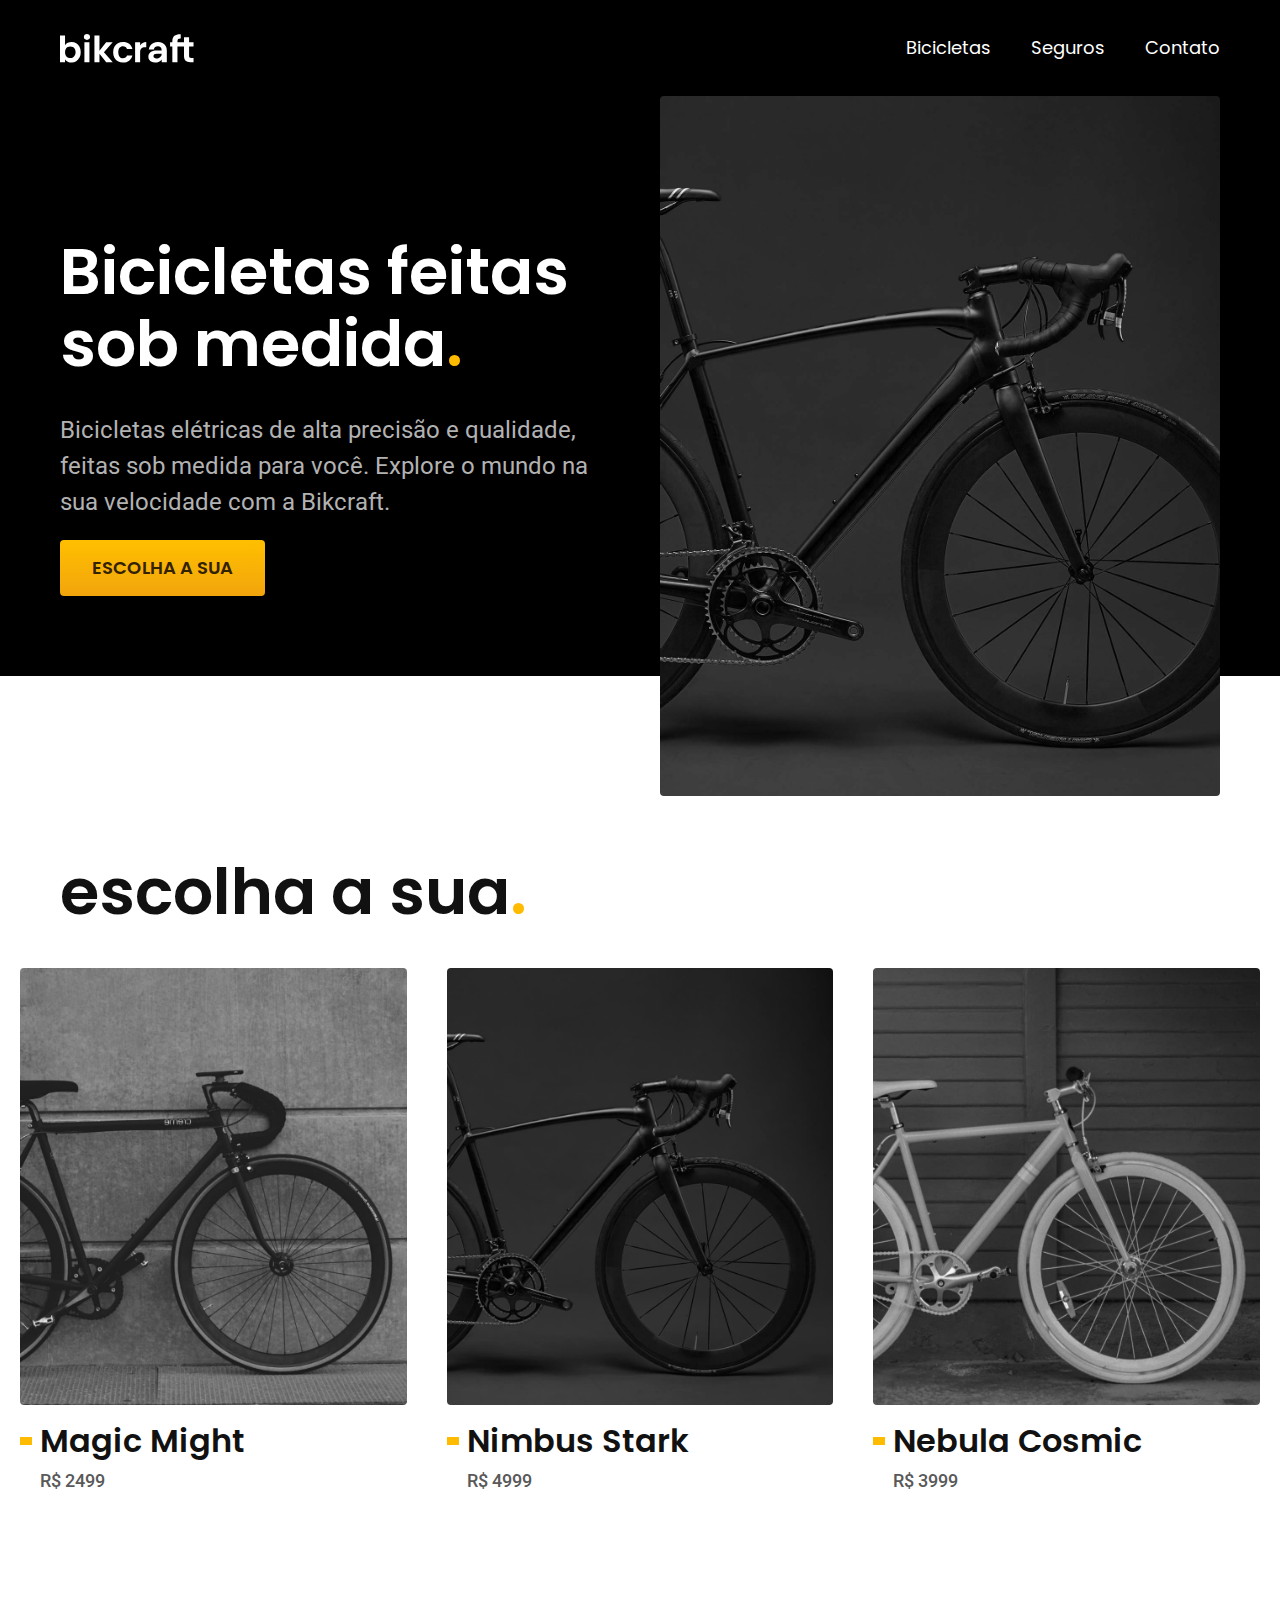
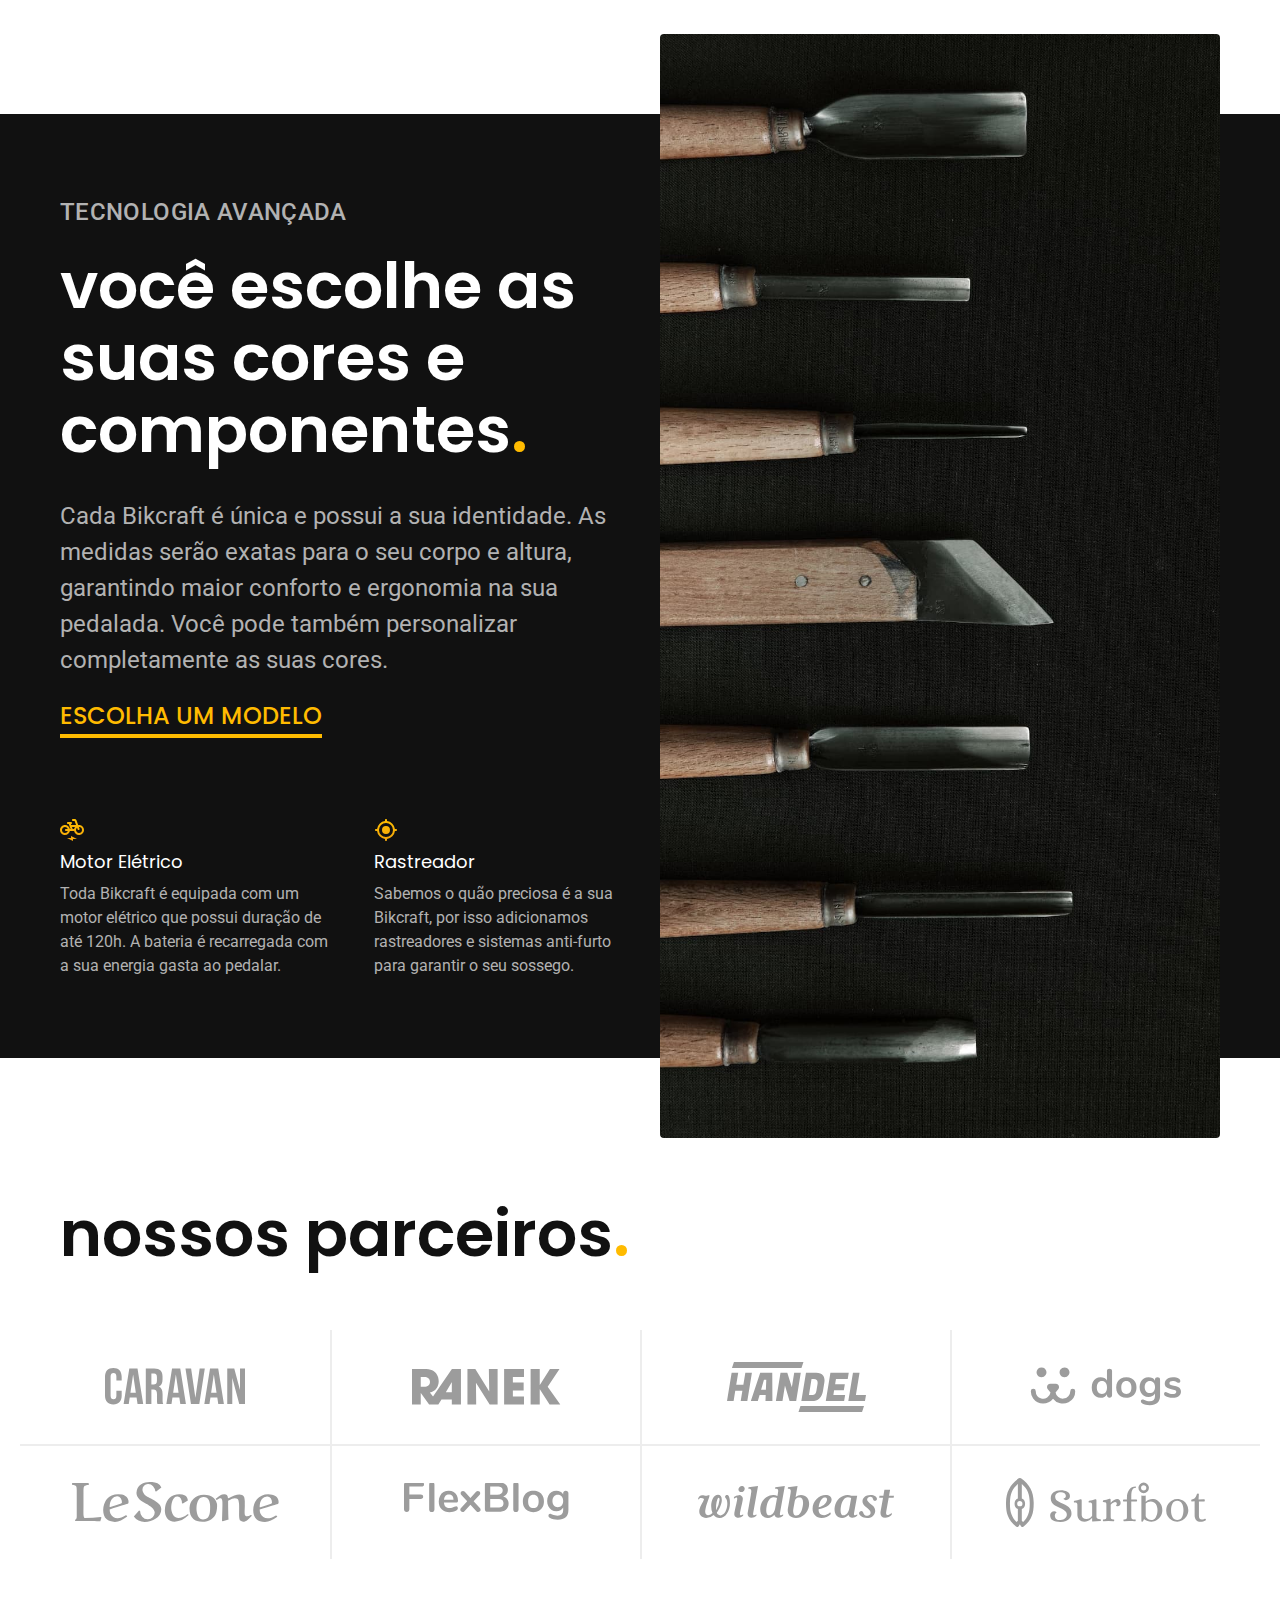
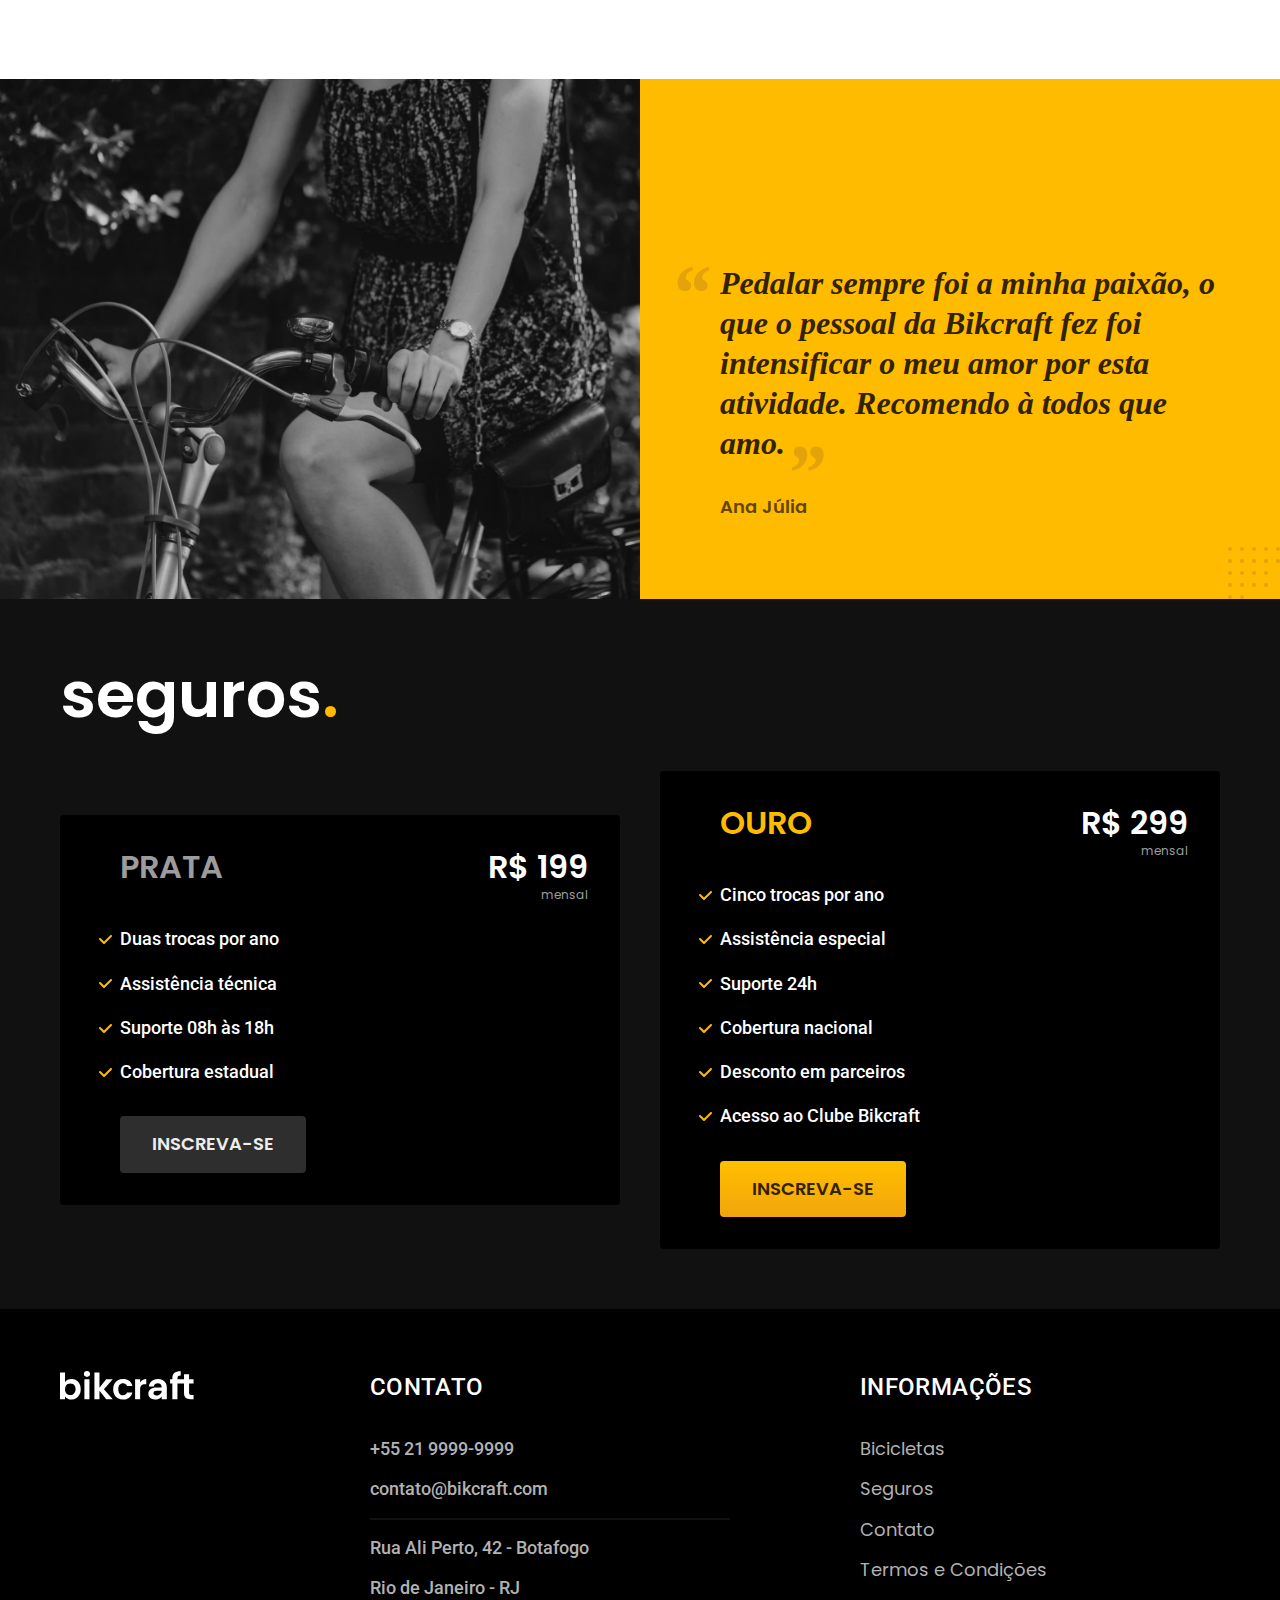
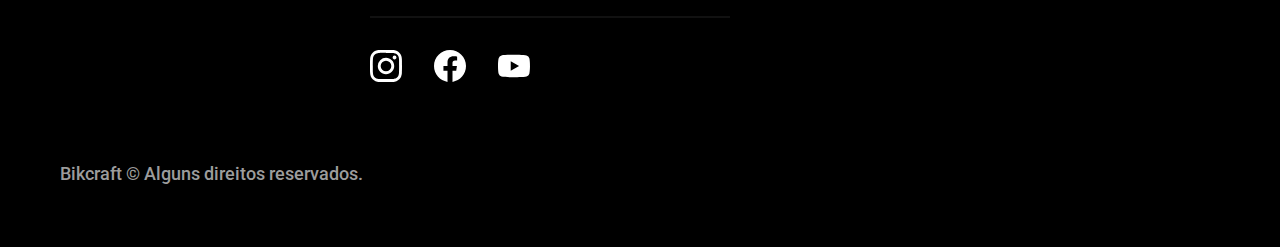
==== commit 832e5a1d: "final" ====
--- a/index.html
+++ b/index.html
@@ -8,6 +8,7 @@
   <title>Bikcraft - Bicicletas Elétricas</title>
   <meta name="description" content="Bicicletas elétricas de alta precisão e qualidade, feitas sob medida para o cliente. Explore o mundo na sua velocidade com a Bikcraft.">
 
+  <link rel="preload" href="./css/style.css" as="style">
   <link rel="stylesheet" href="./css/style.css">
 </head>
 
@@ -15,14 +16,14 @@
   <header class="header-bg">
     <div class="header container">
       <a href="./">
-        <img src="./img/bikcraft.svg" alt="Bikcraft">
+        <img src="./img/bikcraft.svg" width="136" height="32" alt="Bikcraft">
       </a>
 
       <nav aria-label="primaria">
         <ul class="header-menu font-1-m cor-0">
           <li><a href="./bicicletas.html">Bicicletas</a></li>
           <li><a href="./seguros.html">Seguros</a></li>
-          <li><a href="./contato.html">Contato</a></li>
+          <li><a href="./contatos.html">Contato</a></li>
         </ul>
       </nav>
     </div>
@@ -35,9 +36,15 @@
         <p class="font-2-l cor-5">Bicicletas elétricas de alta precisão e qualidade, feitas sob medida para você. Explore o mundo na sua velocidade com a Bikcraft.</p>
         <a class="botao" href="./bicicletas.html">Escolha a sua</a>
       </div>
-      <div>
+
+
+      <!--mudança de imagens no media -->
+      <picture">
+        <source src="./img/bicicletas/nimbus.jpg" media="(max-width: 800px)">
         <img src="./img/fotos/introducao.jpg" alt="Bicicleta elétrica preta.">
-      </div>
+      </picture>
+     
+
     </div>
   </main>
 
@@ -182,7 +189,7 @@
           <ul class="font-1-m cor-5">
             <li><a href="./bicicletas.html">Bicicletas</a></li>
             <li><a href="./seguros.html">Seguros</a></li>
-            <li><a href="./contato.html">Contato</a></li>
+            <li><a href="./contatos.html">Contato</a></li>
             <li><a href="./termos.html">Termos e Condições</a></li>
           </ul>
         </nav>
--- a/css/style.css
+++ b/css/style.css
@@ -7,6 +7,7 @@
 
 /* Utilidades */
 @import "./utilidades/componentes.css";
+@import "./utilidades/formulario.css";
 
 /* Home */
 @import "./home/introducao.css";
@@ -20,11 +21,19 @@
 
 /* Bicicleta */
 @import "./bicicleta/bicicleta.css";
+@import "./bicicleta/seguro.css";
 
 /* Seguros */
 @import "./seguros/seguros.css";
 @import "./seguros/vantagens.css";
 @import "./seguros/perguntas.css";
 
+/* Contato */
+@import "./contato/contato.css";
+@import "./contato/lojas.css";
+
+/* Orcamento */
+@import "./orcamento/orcamento.css";
+
 /* Termos */
 @import "./termos/termos.css";
--- a/css/style.css
+++ b/css/style.css
@@ -7,6 +7,7 @@
 
 /* Utilidades */
 @import "./utilidades/componentes.css";
+@import "./utilidades/formulario.css";
 
 /* Home */
 @import "./home/introducao.css";
@@ -20,11 +21,19 @@
 
 /* Bicicleta */
 @import "./bicicleta/bicicleta.css";
+@import "./bicicleta/seguro.css";
 
 /* Seguros */
 @import "./seguros/seguros.css";
 @import "./seguros/vantagens.css";
 @import "./seguros/perguntas.css";
 
+/* Contato */
+@import "./contato/contato.css";
+@import "./contato/lojas.css";
+
+/* Orcamento */
+@import "./orcamento/orcamento.css";
+
 /* Termos */
 @import "./termos/termos.css";
